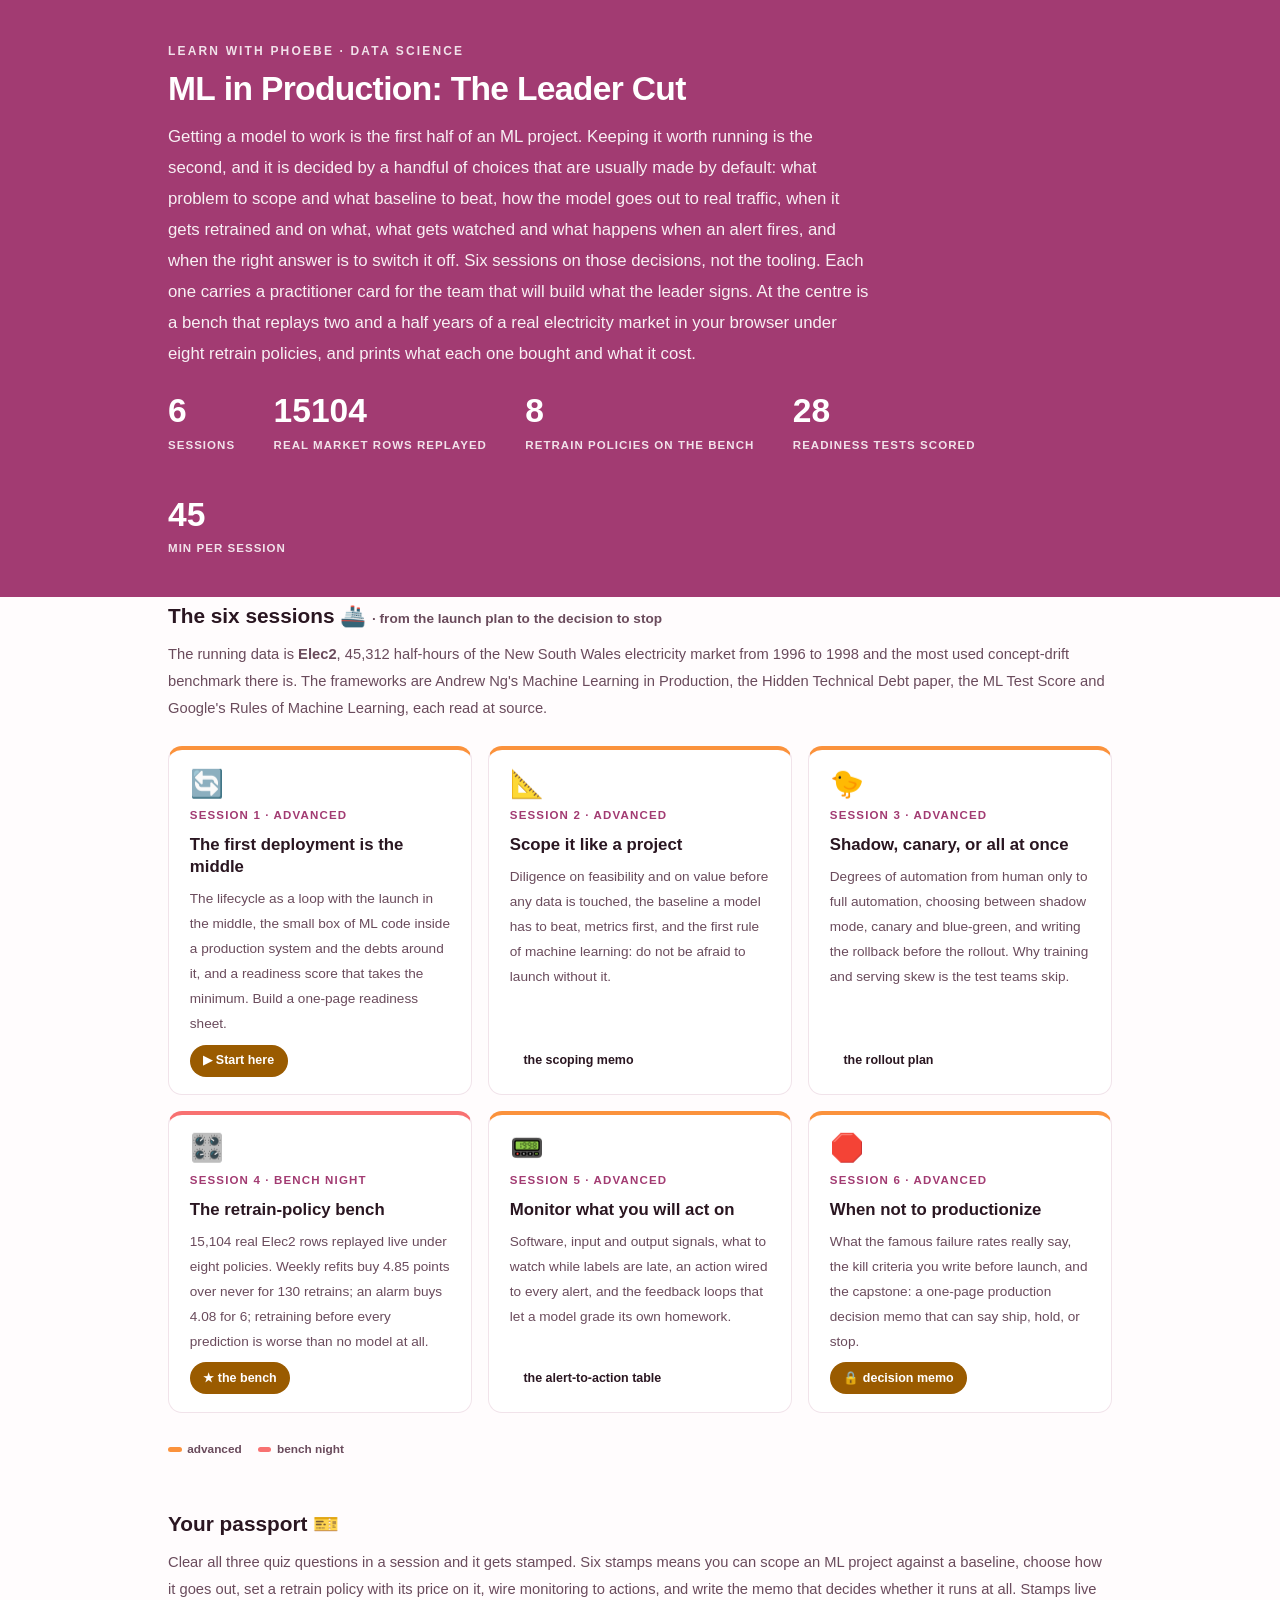
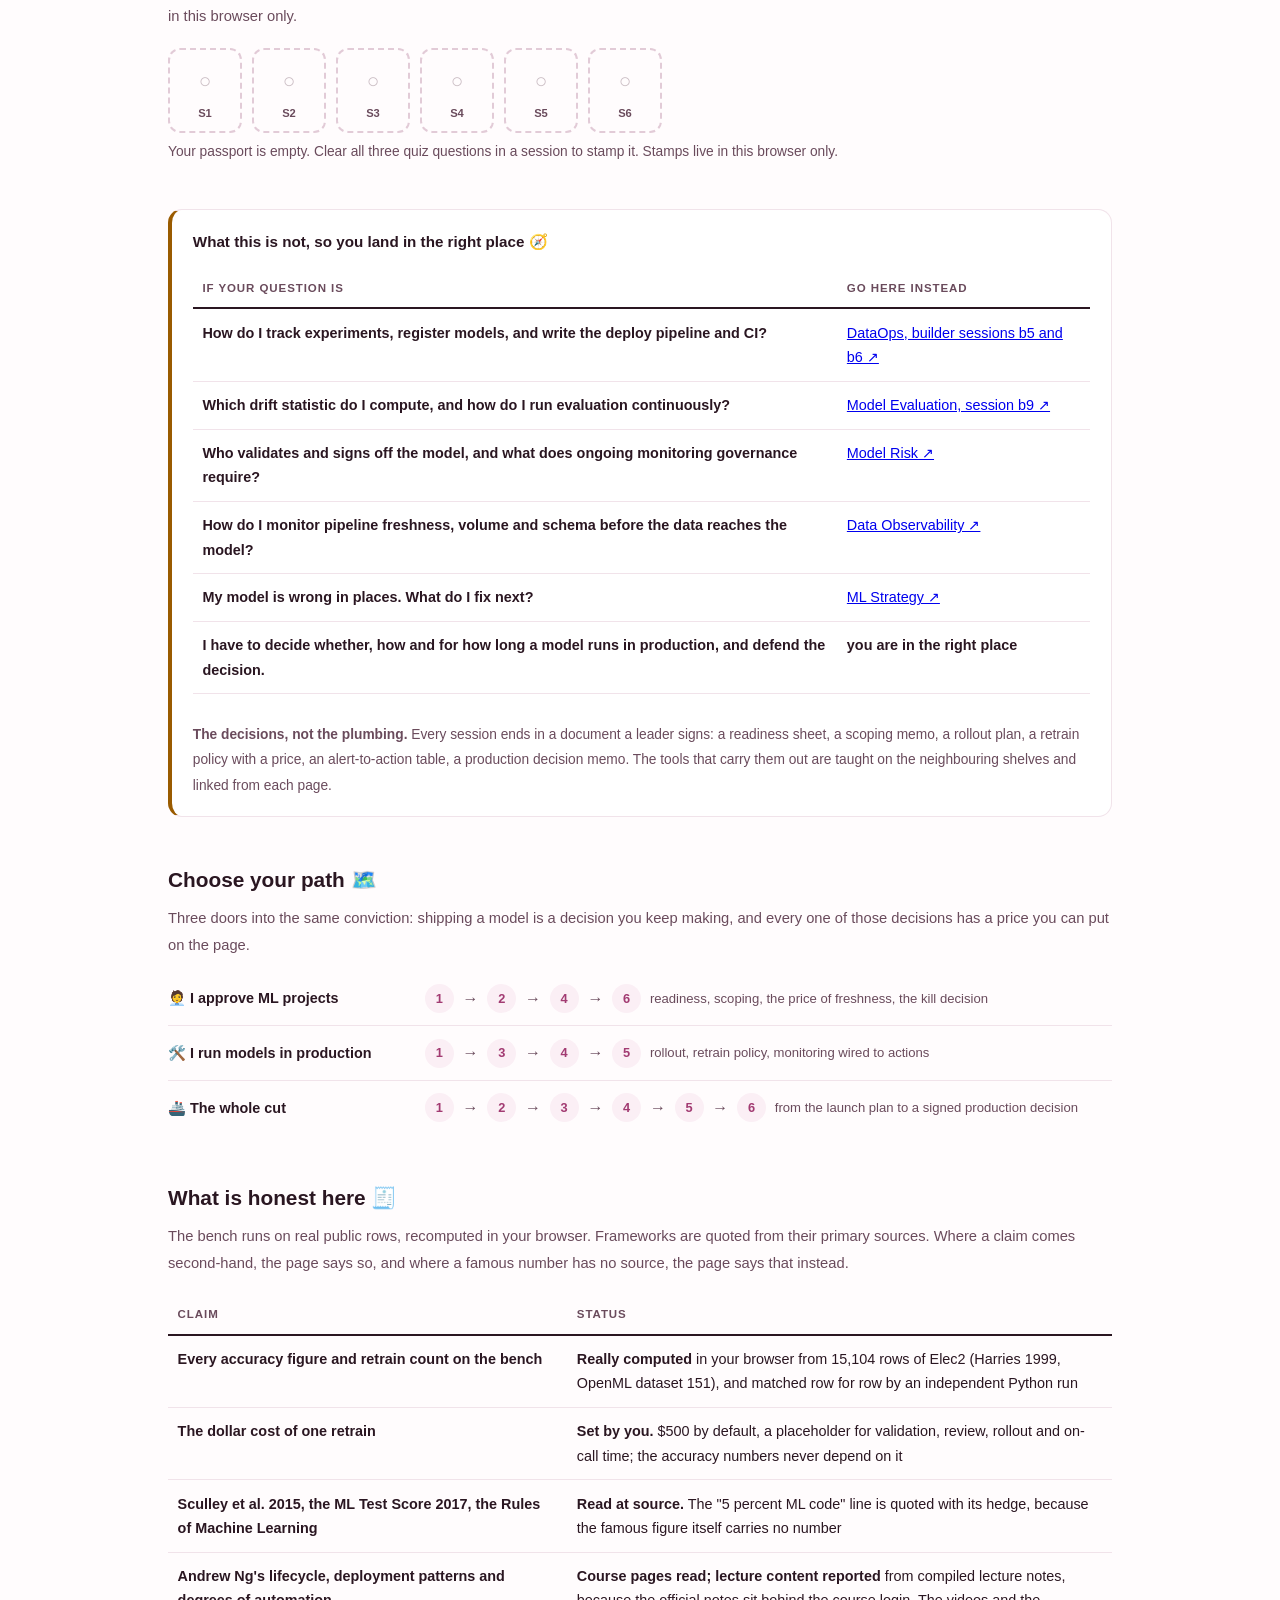
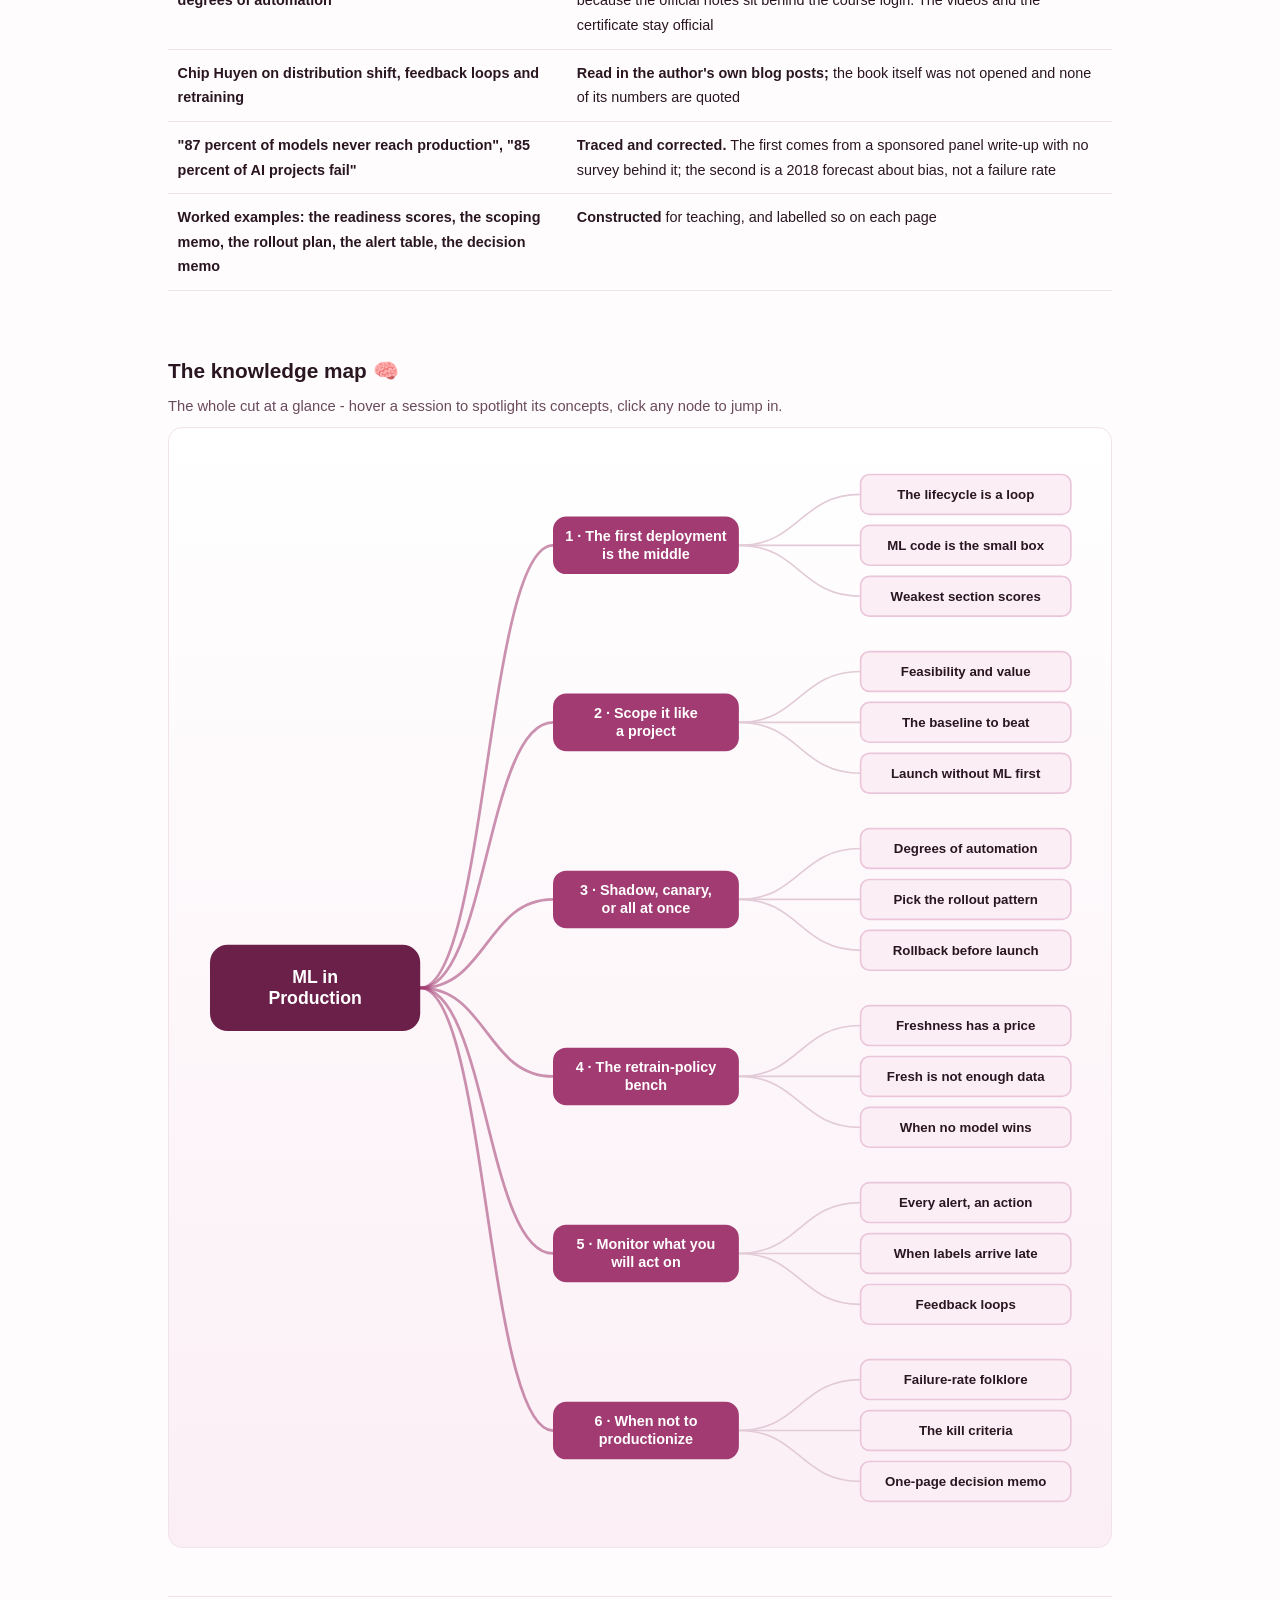
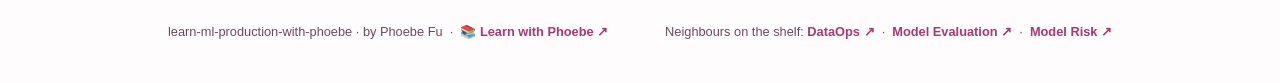
==== index.html @ e7d4f8b8 "ML in Production: The Leader Cut - six sessions and a real retrain-policy bench The decisions of tak" ====
<!DOCTYPE html>
<html lang="en">
<head>
<meta charset="UTF-8">
<meta name="viewport" content="width=device-width, initial-scale=1.0">
<!-- social:start -->
<meta name="description" content="Six sessions on the decisions of taking machine learning to production: scoping and the baseline, choosing a rollout pattern, the retrain policy and its economics, monitoring you will act on, and when not to productionize at all. A retrain-policy bench replays 15,104 real electricity-market rows in your browser. Free, by Phoebe Fu.">
<meta property="og:type" content="website">
<meta property="og:site_name" content="Learn with Phoebe">
<meta property="og:title" content="ML in Production: The Leader Cut">
<meta property="og:description" content="The launch is the middle of an ML project. Six sessions on the decisions after it, and a bench where weekly retraining buys 4.85 points for 130 retrains and an alarm buys 4.08 for 6.">
<meta property="og:url" content="https://phoebefu6.github.io/learn-ml-production-with-phoebe/">
<meta property="og:image" content="https://phoebefu6.github.io/learn-ml-production-with-phoebe/assets/og-cover.png">
<meta property="og:image:width" content="1200">
<meta property="og:image:height" content="630">
<meta name="twitter:card" content="summary_large_image">
<meta name="twitter:title" content="ML in Production: The Leader Cut">
<meta name="twitter:description" content="Scoping, rollout, retrain policy, monitoring and the kill decision, with a live retrain bench on real Elec2 rows.">
<meta name="twitter:image" content="https://phoebefu6.github.io/learn-ml-production-with-phoebe/assets/og-cover.png">
<!-- social:end -->
<title>ML in Production: The Leader Cut</title>
<link rel="stylesheet" href="assets/style.css?v=3">
<style>

  .stats-row { display: flex; gap: 2.4rem; margin-top: 1.5rem; flex-wrap: wrap; }
  .stat b { display: block; font-size: 2.1rem; font-weight: 800; line-height: 1.05; font-variant-numeric: tabular-nums; }
  .stat span { font-size: .72rem; opacity: .85; text-transform: uppercase; letter-spacing: .09em; font-weight: 600; }

  .course-grid { display: grid; grid-template-columns: repeat(auto-fit, minmax(17rem, 1fr)); gap: 1rem; margin-top: 1.5rem; }
  .course-card {
    border: 1px solid var(--hairline);
    border-top: 4px solid var(--diff, var(--indigo));
    border-radius: var(--radius);
    padding: 1.2rem 1.3rem 1.1rem;
    display: flex;
    flex-direction: column;
    gap: .5rem;
    text-decoration: none;
    color: var(--ink);
    background: #fff;
    transition: box-shadow .15s ease, border-color .15s ease, transform .15s ease;
    position: relative;
  }
  .course-card:hover { border-color: var(--indigo-soft); border-top-color: var(--diff, var(--indigo)); box-shadow: 0 8px 28px rgba(var(--shadow-rgb),.16); transform: translateY(-3px); }
  .course-card .cicon { font-size: 1.7rem; line-height: 1; }
  .course-card .cnum { font-size: .72rem; font-weight: 700; color: var(--indigo); text-transform: uppercase; letter-spacing: .1em; }
  .course-card h3 { font-size: 1.05rem; font-weight: 800; line-height: 1.3; }
  .course-card p { font-size: .85rem; color: var(--muted); flex: 1; }
  .course-card .meta { display: flex; gap: .4rem; flex-wrap: wrap; }

  .diff-legend { display: flex; gap: 1rem; margin-top: 1.6rem; font-size: .74rem; color: var(--muted); font-weight: 600; flex-wrap: wrap; }
  .diff-legend i { display: inline-block; width: .85rem; height: .35rem; border-radius: 999px; margin-right: .35rem; vertical-align: middle; }

  .paths { margin-top: 2.6rem; }
  .paths h2 { font-size: 1.3rem; font-weight: 800; margin-bottom: .3rem; }
  .paths .plede { color: var(--muted); font-size: .92rem; margin-bottom: .8rem; }
  .path { display: flex; gap: .55rem; align-items: center; padding: .75rem 0; border-bottom: .5px solid var(--hairline); flex-wrap: wrap; }
  .path:last-child { border-bottom: none; }
  .path b { min-width: 15.5rem; font-size: .9rem; }
  .path .pstep { background: var(--indigo-50); color: var(--indigo); border-radius: 999px; padding: .16rem .68rem; font-weight: 700; font-size: .8rem; text-decoration: none; transition: all .12s ease; }
  .path .pstep:hover { background: var(--indigo); color: #fff; }
  .path .parr { color: var(--muted); font-weight: 700; }

  .mm-section { margin-top: 1.6rem; }
  .mm-section h2 { font-size: 1.3rem; font-weight: 800; margin-bottom: .2rem; }
  .mm-section .mm-lede { color: var(--muted); font-size: .92rem; margin-bottom: .4rem; }
  .mm-wrap { border: 1px solid var(--hairline); border-radius: var(--radius); background: linear-gradient(180deg,#fff,var(--indigo-50)); padding: .6rem; overflow-x: auto; }
  .mm-svg { width: 100%; height: auto; display: block; max-width: 60rem; margin: 0 auto; min-width: 34rem; }
  .mm-link { cursor: pointer; text-decoration: none; }
  .mm-node rect { transition: opacity .15s ease, filter .15s ease; }
  .mm-node text { pointer-events: none; }
  .mm-link:hover .mm-node rect { filter: brightness(1.06); }
  .mm-edge { transition: opacity .15s ease; }

  .not-this { border: 1px solid var(--hairline); border-left: 4px solid var(--clay); border-radius: var(--radius); background: #fff; padding: 1.1rem 1.3rem; margin-top: 1.2rem; }
  .not-this h3 { font-size: .95rem; font-weight: 800; margin-bottom: .5rem; }
</style>

</head>
<body>

<header class="masthead">
  <div class="wrap">
    <div class="eyebrow">Learn with Phoebe · Data Science</div>
    <h1>ML in Production: <span class="accent">The Leader Cut</span></h1>
    <p class="sub">Getting a model to work is the first half of an ML project. Keeping it worth running is the second, and it is decided by a handful of choices that are usually made by default: what problem to scope and what baseline to beat, how the model goes out to real traffic, when it gets retrained and on what, what gets watched and what happens when an alert fires, and when the right answer is to switch it off. Six sessions on those decisions, not the tooling. Each one carries a practitioner card for the team that will build what the leader signs. At the centre is a bench that replays two and a half years of a real electricity market in your browser under eight retrain policies, and prints what each one bought and what it cost.</p>
    <div class="stats-row">
      <div class="stat"><b data-count="6">6</b><span>sessions</span></div>
      <div class="stat"><b data-count="15104">15,104</b><span>real market rows replayed</span></div>
      <div class="stat"><b data-count="8">8</b><span>retrain policies on the bench</span></div>
      <div class="stat"><b data-count="28">28</b><span>readiness tests scored</span></div>
      <div class="stat"><b data-count="45">45</b><span>min per session</span></div>
    </div>
  </div>
</header>

<main class="wrap">

  <section class="section">
    <div class="paths" style="margin-top:0">
      <h2>The six sessions 🚢 <span style="font-size:.85rem;font-weight:600;color:var(--muted)">· from the launch plan to the decision to stop</span></h2>
      <p class="plede">The running data is <strong>Elec2</strong>, 45,312 half-hours of the New South Wales electricity market from 1996 to 1998 and the most used concept-drift benchmark there is. The frameworks are Andrew Ng's Machine Learning in Production, the Hidden Technical Debt paper, the ML Test Score and Google's Rules of Machine Learning, each read at source.</p>
    </div>

    <div class="course-grid">
      <a class="course-card" href="courses/01-the-first-deployment-is-the-middle.html" style="--diff:#FB923C">
        <span class="cicon">🔄</span>
        <span class="cnum">Session 1 · advanced</span>
        <h3>The first deployment is the middle</h3>
        <p>The lifecycle as a loop with the launch in the middle, the small box of ML code inside a production system and the debts around it, and a readiness score that takes the minimum. Build a one-page readiness sheet.</p>
        <span class="meta"><span class="pill amber">▶ Start here</span></span>
      </a>
      <a class="course-card" href="courses/02-scope-it-like-a-project.html" style="--diff:#FB923C">
        <span class="cicon">📐</span>
        <span class="cnum">Session 2 · advanced</span>
        <h3>Scope it like a project</h3>
        <p>Diligence on feasibility and on value before any data is touched, the baseline a model has to beat, metrics first, and the first rule of machine learning: do not be afraid to launch without it.</p>
        <span class="meta"><span class="pill">the scoping memo</span></span>
      </a>
      <a class="course-card" href="courses/03-shadow-canary-or-all-at-once.html" style="--diff:#FB923C">
        <span class="cicon">🐤</span>
        <span class="cnum">Session 3 · advanced</span>
        <h3>Shadow, canary, or all at once</h3>
        <p>Degrees of automation from human only to full automation, choosing between shadow mode, canary and blue-green, and writing the rollback before the rollout. Why training and serving skew is the test teams skip.</p>
        <span class="meta"><span class="pill">the rollout plan</span></span>
      </a>
      <a class="course-card" href="courses/04-the-retrain-policy-bench.html" style="--diff:#F87171">
        <span class="cicon">🎛️</span>
        <span class="cnum">Session 4 · bench night</span>
        <h3>The retrain-policy bench</h3>
        <p>15,104 real Elec2 rows replayed live under eight policies. Weekly refits buy 4.85 points over never for 130 retrains; an alarm buys 4.08 for 6; retraining before every prediction is worse than no model at all.</p>
        <span class="meta"><span class="pill amber">★ the bench</span></span>
      </a>
      <a class="course-card" href="courses/05-monitor-what-you-will-act-on.html" style="--diff:#FB923C">
        <span class="cicon">📟</span>
        <span class="cnum">Session 5 · advanced</span>
        <h3>Monitor what you will act on</h3>
        <p>Software, input and output signals, what to watch while labels are late, an action wired to every alert, and the feedback loops that let a model grade its own homework.</p>
        <span class="meta"><span class="pill">the alert-to-action table</span></span>
      </a>
      <a class="course-card" href="courses/06-when-not-to-productionize.html" style="--diff:#FB923C">
        <span class="cicon">🛑</span>
        <span class="cnum">Session 6 · advanced</span>
        <h3>When not to productionize</h3>
        <p>What the famous failure rates really say, the kill criteria you write before launch, and the capstone: a one-page production decision memo that can say ship, hold, or stop.</p>
        <span class="meta"><span class="pill amber">🔒 decision memo</span></span>
      </a>
    </div>

    <div class="diff-legend">
      <span><i style="background:#FB923C"></i>advanced</span>
      <span><i style="background:#F87171"></i>bench night</span>
    </div>
  </section>

  <section class="section">
    <div class="paths" style="margin-top:0">
      <h2>Your passport 🎫</h2>
      <p class="plede">Clear all three quiz questions in a session and it gets stamped. Six stamps means you can scope an ML project against a baseline, choose how it goes out, set a retrain policy with its price on it, wire monitoring to actions, and write the memo that decides whether it runs at all. Stamps live in this browser only.</p>
    </div>
    <div class="pp-strip"></div>
  </section>

  <section class="section">
    <div class="not-this">
      <h3>What this is not, so you land in the right place 🧭</h3>
      <table class="clean">
        <tr><th>If your question is</th><th>Go here instead</th></tr>
        <tr><td>How do I track experiments, register models, and write the deploy pipeline and CI?</td><td><a href="https://phoebefu6.github.io/learn-dataops-with-phoebe/courses/b6-model-deploy-monitor.html">DataOps, builder sessions b5 and b6 ↗</a></td></tr>
        <tr><td>Which drift statistic do I compute, and how do I run evaluation continuously?</td><td><a href="https://phoebefu6.github.io/learn-model-evaluation-with-phoebe/courses/b9-drift-continuous-eval.html">Model Evaluation, session b9 ↗</a></td></tr>
        <tr><td>Who validates and signs off the model, and what does ongoing monitoring governance require?</td><td><a href="https://phoebefu6.github.io/learn-model-risk-with-phoebe/courses/p8-ongoing-monitoring.html">Model Risk ↗</a></td></tr>
        <tr><td>How do I monitor pipeline freshness, volume and schema before the data reaches the model?</td><td><a href="https://phoebefu6.github.io/learn-data-observability-with-phoebe/">Data Observability ↗</a></td></tr>
        <tr><td>My model is wrong in places. What do I fix next?</td><td><a href="https://phoebefu6.github.io/learn-ml-strategy-with-phoebe/">ML Strategy ↗</a></td></tr>
        <tr><td><strong>I have to decide whether, how and for how long a model runs in production, and defend the decision.</strong></td><td><strong>you are in the right place</strong></td></tr>
      </table>
      <p style="margin-top:.7rem;font-size:.86rem;color:var(--muted)"><strong>The decisions, not the plumbing.</strong> Every session ends in a document a leader signs: a readiness sheet, a scoping memo, a rollout plan, a retrain policy with a price, an alert-to-action table, a production decision memo. The tools that carry them out are taught on the neighbouring shelves and linked from each page.</p>
    </div>
  </section>

  <section class="section">
    <div class="paths">
      <h2>Choose your path 🗺️</h2>
      <p class="plede">Three doors into the same conviction: shipping a model is a decision you keep making, and every one of those decisions has a price you can put on the page.</p>
      <div class="path"><b>🧑‍💼 I approve ML projects</b>
        <a class="pstep" href="courses/01-the-first-deployment-is-the-middle.html">1</a><span class="parr">→</span>
        <a class="pstep" href="courses/02-scope-it-like-a-project.html">2</a><span class="parr">→</span>
        <a class="pstep" href="courses/04-the-retrain-policy-bench.html">4</a><span class="parr">→</span>
        <a class="pstep" href="courses/06-when-not-to-productionize.html">6</a>
        <span style="font-size:.82rem;color:var(--muted)">readiness, scoping, the price of freshness, the kill decision</span>
      </div>
      <div class="path"><b>🛠️ I run models in production</b>
        <a class="pstep" href="courses/01-the-first-deployment-is-the-middle.html">1</a><span class="parr">→</span>
        <a class="pstep" href="courses/03-shadow-canary-or-all-at-once.html">3</a><span class="parr">→</span>
        <a class="pstep" href="courses/04-the-retrain-policy-bench.html">4</a><span class="parr">→</span>
        <a class="pstep" href="courses/05-monitor-what-you-will-act-on.html">5</a>
        <span style="font-size:.82rem;color:var(--muted)">rollout, retrain policy, monitoring wired to actions</span>
      </div>
      <div class="path"><b>🚢 The whole cut</b>
        <a class="pstep" href="courses/01-the-first-deployment-is-the-middle.html">1</a><span class="parr">→</span>
        <a class="pstep" href="courses/02-scope-it-like-a-project.html">2</a><span class="parr">→</span>
        <a class="pstep" href="courses/03-shadow-canary-or-all-at-once.html">3</a><span class="parr">→</span>
        <a class="pstep" href="courses/04-the-retrain-policy-bench.html">4</a><span class="parr">→</span>
        <a class="pstep" href="courses/05-monitor-what-you-will-act-on.html">5</a><span class="parr">→</span>
        <a class="pstep" href="courses/06-when-not-to-productionize.html">6</a>
        <span style="font-size:.82rem;color:var(--muted)">from the launch plan to a signed production decision</span>
      </div>
    </div>
  </section>

  <section class="section">
    <div class="paths" style="margin-top:0">
      <h2>What is honest here 🧾</h2>
      <p class="plede">The bench runs on real public rows, recomputed in your browser. Frameworks are quoted from their primary sources. Where a claim comes second-hand, the page says so, and where a famous number has no source, the page says that instead.</p>
    </div>
    <table class="clean">
      <tr><th>Claim</th><th>Status</th></tr>
      <tr><td>Every accuracy figure and retrain count on the bench</td><td><strong>Really computed</strong> in your browser from 15,104 rows of Elec2 (Harries 1999, OpenML dataset 151), and matched row for row by an independent Python run</td></tr>
      <tr><td>The dollar cost of one retrain</td><td><strong>Set by you.</strong> $500 by default, a placeholder for validation, review, rollout and on-call time; the accuracy numbers never depend on it</td></tr>
      <tr><td>Sculley et al. 2015, the ML Test Score 2017, the Rules of Machine Learning</td><td><strong>Read at source.</strong> The "5 percent ML code" line is quoted with its hedge, because the famous figure itself carries no number</td></tr>
      <tr><td>Andrew Ng's lifecycle, deployment patterns and degrees of automation</td><td><strong>Course pages read; lecture content reported</strong> from compiled lecture notes, because the official notes sit behind the course login. The videos and the certificate stay official</td></tr>
      <tr><td>Chip Huyen on distribution shift, feedback loops and retraining</td><td><strong>Read in the author's own blog posts;</strong> the book itself was not opened and none of its numbers are quoted</td></tr>
      <tr><td>"87 percent of models never reach production", "85 percent of AI projects fail"</td><td><strong>Traced and corrected.</strong> The first comes from a sponsored panel write-up with no survey behind it; the second is a 2018 forecast about bias, not a failure rate</td></tr>
      <tr><td>Worked examples: the readiness scores, the scoping memo, the rollout plan, the alert table, the decision memo</td><td><strong>Constructed</strong> for teaching, and labelled so on each page</td></tr>
    </table>
  </section>

  <section class="section mm-section">
    <h2>The knowledge map 🧠</h2>
    <p class="mm-lede">The whole cut at a glance - hover a session to spotlight its concepts, click any node to jump in.</p>
    <div class="mm-wrap"><div id="mindmap"></div></div>
  </section>

  <footer class="pagefoot">
    <span>learn-ml-production-with-phoebe · by Phoebe Fu &nbsp;·&nbsp; 📚 <a href="https://phoebefu6.github.io/learn-with-phoebe/">Learn with Phoebe ↗</a></span>
    <span>Neighbours on the shelf: <a href="https://phoebefu6.github.io/learn-dataops-with-phoebe/">DataOps ↗</a> &nbsp;·&nbsp; <a href="https://phoebefu6.github.io/learn-model-evaluation-with-phoebe/">Model Evaluation ↗</a> &nbsp;·&nbsp; <a href="https://phoebefu6.github.io/learn-model-risk-with-phoebe/">Model Risk ↗</a></span>
  </footer>

</main>

<script>
window.MINDMAP_DATA = {
 "title": "ML in\nProduction",
 "centerColor": "#6B2049",
 "sessions": [
  {
   "label": "The first deployment\nis the middle",
   "href": "courses/01-the-first-deployment-is-the-middle.html",
   "color": "#FB923C",
   "concepts": [
    {
     "label": "The lifecycle is a loop",
     "href": "courses/01-the-first-deployment-is-the-middle.html"
    },
    {
     "label": "ML code is the small box",
     "href": "courses/01-the-first-deployment-is-the-middle.html"
    },
    {
     "label": "Weakest section scores",
     "href": "courses/01-the-first-deployment-is-the-middle.html"
    }
   ]
  },
  {
   "label": "Scope it like\na project",
   "href": "courses/02-scope-it-like-a-project.html",
   "color": "#FB923C",
   "concepts": [
    {
     "label": "Feasibility and value",
     "href": "courses/02-scope-it-like-a-project.html"
    },
    {
     "label": "The baseline to beat",
     "href": "courses/02-scope-it-like-a-project.html"
    },
    {
     "label": "Launch without ML first",
     "href": "courses/02-scope-it-like-a-project.html"
    }
   ]
  },
  {
   "label": "Shadow, canary,\nor all at once",
   "href": "courses/03-shadow-canary-or-all-at-once.html",
   "color": "#FB923C",
   "concepts": [
    {
     "label": "Degrees of automation",
     "href": "courses/03-shadow-canary-or-all-at-once.html"
    },
    {
     "label": "Pick the rollout pattern",
     "href": "courses/03-shadow-canary-or-all-at-once.html"
    },
    {
     "label": "Rollback before launch",
     "href": "courses/03-shadow-canary-or-all-at-once.html"
    }
   ]
  },
  {
   "label": "The retrain-policy\nbench",
   "href": "courses/04-the-retrain-policy-bench.html",
   "color": "#F87171",
   "concepts": [
    {
     "label": "Freshness has a price",
     "href": "courses/04-the-retrain-policy-bench.html"
    },
    {
     "label": "Fresh is not enough data",
     "href": "courses/04-the-retrain-policy-bench.html"
    },
    {
     "label": "When no model wins",
     "href": "courses/04-the-retrain-policy-bench.html"
    }
   ]
  },
  {
   "label": "Monitor what you\nwill act on",
   "href": "courses/05-monitor-what-you-will-act-on.html",
   "color": "#FB923C",
   "concepts": [
    {
     "label": "Every alert, an action",
     "href": "courses/05-monitor-what-you-will-act-on.html"
    },
    {
     "label": "When labels arrive late",
     "href": "courses/05-monitor-what-you-will-act-on.html"
    },
    {
     "label": "Feedback loops",
     "href": "courses/05-monitor-what-you-will-act-on.html"
    }
   ]
  },
  {
   "label": "When not to\nproductionize",
   "href": "courses/06-when-not-to-productionize.html",
   "color": "#FB923C",
   "concepts": [
    {
     "label": "Failure-rate folklore",
     "href": "courses/06-when-not-to-productionize.html"
    },
    {
     "label": "The kill criteria",
     "href": "courses/06-when-not-to-productionize.html"
    },
    {
     "label": "One-page decision memo",
     "href": "courses/06-when-not-to-productionize.html"
    }
   ]
  }
 ]
};
</script>
<script src="assets/mindmap.js?v=1"></script>
<script src="assets/app.js?v=2"></script>
</body>
</html>
---- assets/style.css ----
/* learn-ml-production-with-phoebe - editorial bold design system
   Accent: raspberry #A23B72 · Deep raspberry #6B2049 · Warm contrast: ochre #9A5B00
   (CSS var names still read --indigo/--amber; they hold raspberry and ochre.)
   NOTE: this is the PAGE chrome. The bench engine (elec-live.js) reads these vars. */

:root {
  --indigo: #A23B72;
  --indigo-deep: #6B2049;
  --indigo-mid: #B8508A;
  --indigo-soft: #EBC6DA;
  --indigo-50: #FBEFF5;
  --ink: #2A1621;
  --muted: #6A4B5C;
  --faint: #E2CBD7;
  --hairline: #F1E3EA;
  --clay: #9A5B00;
  --clay-ink: #6E4000;
  --amber: #9A5B00;
  --amber-ink: #6E4000;
  --amber-50: #FDF1DE;
  --paper: #FFFCFD;
  --code-bg: #2B1522;
  --code-ink: #F1E3EA;
  --scrim-rgb: 42,22,33;
  --shadow-rgb: 162,59,114;
  --radius: 14px;
}

* { margin: 0; padding: 0; box-sizing: border-box; }

html { font-size: 16px; scroll-behavior: smooth; }
html.zoom-125 { font-size: 20px; }
html.zoom-150 { font-size: 24px; }

body {
  font-family: "Inter", -apple-system, BlinkMacSystemFont, "Segoe UI", Roboto, sans-serif;
  background: var(--paper);
  color: var(--ink);
  line-height: 1.85;
  font-feature-settings: "tnum";
}

.wrap { max-width: 62rem; margin: 0 auto; padding: 0 1.5rem; }

/* ---------- header band ---------- */
.masthead {
  background: var(--indigo);
  color: #fff;
  padding: 2.5rem 0 2.25rem;
}
.masthead .eyebrow {
  font-size: .75rem;
  letter-spacing: .18em;
  text-transform: uppercase;
  opacity: .85;
  font-weight: 600;
}
.masthead h1 {
  font-size: 2.1rem;
  line-height: 1.15;
  font-weight: 800;
  margin: .5rem 0 .75rem;
  letter-spacing: -.02em;
}
.masthead h1 .accent { color: inherit; }
.masthead .sub { font-size: 1.05rem; opacity: .92; max-width: 44rem; }

.chip-row { display: flex; flex-wrap: wrap; gap: .5rem; margin-top: 1.1rem; }
.chip {
  display: inline-flex;
  align-items: center;
  gap: .35rem;
  border-radius: 999px;
  padding: .25rem .8rem;
  font-size: .78rem;
  font-weight: 600;
  white-space: nowrap;
}
.chip.level { background: #fff; color: var(--indigo); }
.chip.audience { background: rgba(255,255,255,.08); color: #fff; border: 1px solid rgba(255,255,255,.35); }
.chip.time { background: var(--ink); color: #fff; font-variant-numeric: tabular-nums; }


/* ---------- agenda band ----------
   Recovered 2026-09-02. These six repos were scaffolded from a stylesheet that had
   lost this block, so .agenda rendered as run-on inline text ~700px tall inside the
   masthead. 87 of 93 repos carry it; these were the exception, and they were also the
   six the estate sweep could not see. See course-builder/references/field-notes.md.

   .a3 does NOT reuse the donor's `color: var(--amber-ink)`: that pair falls below
   4.5:1 against --amber in all six palettes, which is the same failure the sweep
   flags on the wellbeing courses. The literal below is the darkest tone of this
   repo's own amber-ink that clears 4.5:1, so the band stays bright. Recompute it if
   --amber changes. */
.agenda {
  display: flex;
  border-radius: 999px;
  overflow: hidden;
  margin: 1.4rem 0 0;
  font-size: .72rem;
  font-weight: 600;
  text-align: center;
  color: #fff;
}
.agenda span { padding: .45rem .3rem; white-space: nowrap; overflow: hidden; text-overflow: ellipsis; }
.agenda .a1 { background: var(--indigo-deep); }
.agenda .a2 { background: var(--indigo-mid); }
.agenda .a3 { background: var(--amber); color: #FFFFFF; }
.agenda .a4 { background: var(--indigo-soft); color: var(--ink); }

/* ---------- toolbar ---------- */
.toolbar {
  position: sticky;
  top: 0;
  z-index: 40;
  background: rgba(255,255,255,.94);
  backdrop-filter: blur(6px);
  border-bottom: 1px solid var(--hairline);
  padding: .55rem 0;
}
.toolbar .wrap { display: flex; align-items: center; gap: .5rem; flex-wrap: nowrap; }
.toolbar .crumb { font-size: .8rem; color: var(--muted); font-weight: 600; margin-right: auto; min-width: 0; white-space: nowrap; overflow: hidden; text-overflow: ellipsis; }
.toolbar .btn { white-space: nowrap; flex: none; padding: .38rem .8rem; font-size: .78rem; line-height: 1.2; }
.toolbar .crumb a { color: var(--indigo); text-decoration: none; }
.btn {
  border: 1px solid var(--hairline);
  background: #fff;
  color: var(--ink);
  border-radius: 999px;
  padding: .35rem .9rem;
  font-size: .78rem;
  font-weight: 600;
  cursor: pointer;
  font-family: inherit;
  transition: all .15s ease;
}
.btn:hover { border-color: var(--indigo); color: var(--indigo); }
.btn.primary { background: var(--indigo); border-color: var(--indigo); color: #fff; }
.btn.primary:hover { background: var(--indigo-deep); }

/* ---------- sections ---------- */
main { padding: 2.5rem 0 4rem; }

.section { margin-bottom: 2.8rem; }
.section-kicker { margin-bottom: 1rem; }
.section-kicker .klabel {
  display: block;
  font-size: .72rem;
  text-transform: uppercase;
  letter-spacing: .1em;
  color: var(--indigo);
  font-weight: 700;
  margin-bottom: .35rem;
}
.section-kicker h2 {
  font-size: 1.45rem;
  font-weight: 800;
  letter-spacing: -.01em;
  display: flex;
  align-items: center;
  gap: .7rem;
  flex-wrap: wrap;
}
.section-kicker .tag {
  border-radius: 999px;
  padding: .18rem .7rem;
  font-size: .7rem;
  font-weight: 700;
  text-transform: uppercase;
  letter-spacing: .08em;
}
.tag.concept { background: var(--indigo-50); color: var(--indigo); }
.tag.demo { background: var(--amber-50); color: var(--amber-ink); }
.tag.exercise { background: var(--ink); color: #fff; }

.lede { color: var(--muted); max-width: 46rem; margin-bottom: 1.4rem; line-height: 1.8; }

/* live vs self-study markers on cards */
.mode {
  font-size: .64rem;
  font-weight: 700;
  text-transform: uppercase;
  letter-spacing: .07em;
  padding: .14rem .6rem;
  border-radius: 999px;
  flex: none;
}
.mode.live { background: var(--indigo); color: #fff; }
.mode.self { background: #fff; color: var(--muted); border: 1px solid var(--hairline); }

/* ---------- accordions ---------- */
details.card {
  border: 1px solid var(--hairline);
  border-radius: var(--radius);
  margin-bottom: .8rem;
  overflow: hidden;
  background: #fff;
}
details.card[open] { border-color: var(--indigo-soft); box-shadow: 0 8px 28px rgba(var(--shadow-rgb),.08); }
details.card summary {
  list-style: none;
  cursor: pointer;
  padding: 1rem 1.25rem;
  display: flex;
  align-items: center;
  gap: .75rem;
  font-weight: 700;
  font-size: 1.02rem;
  user-select: none;
}
details.card summary::-webkit-details-marker { display: none; }
details.card summary .dot {
  width: .6rem; height: .6rem;
  border-radius: 999px;
  background: var(--indigo);
  flex: none;
}
details.card summary .mini { margin-left: auto; font-size: .72rem; color: var(--muted); font-weight: 600; white-space: nowrap; }
details.card summary .caret { transition: transform .2s ease; color: var(--indigo); font-size: .8rem; }
details.card[open] summary .caret { transform: rotate(90deg); }
details.card .body { padding: 0 1.25rem 1.4rem; border-top: 1px solid var(--hairline); padding-top: 1.15rem; }
details.card .body p { margin-bottom: 1.05rem; max-width: 48rem; }
details.card .body p:last-child { margin-bottom: 0; }
details.card .body ul, details.card .body ol { margin: 0 0 1.1rem 1.2rem; max-width: 47rem; }
details.card .body li { margin-bottom: .65rem; }
details.card .body h4 { font-size: .95rem; font-weight: 700; margin: 1.1rem 0 .45rem; }
details.card .body h4:first-child { margin-top: 0; }

/* ---------- pills & legends ---------- */
.legend { display: flex; flex-wrap: wrap; gap: .5rem; margin: 0 0 1.2rem; }
.pill {
  display: inline-flex;
  align-items: center;
  gap: .4rem;
  border-radius: 999px;
  padding: .28rem .85rem;
  font-size: .78rem;
  font-weight: 600;
}
.pill.solid { background: var(--indigo); color: #fff; }
.pill.light { background: var(--indigo-50); color: var(--indigo); }
.pill.inkpill { background: var(--ink); color: #fff; }
.pill.amber, .pill.peach { background: var(--amber); color: #FFFFFF; }
.pill.bare { color: var(--faint); }

/* ---------- 4D grid ---------- */
.grid-2 { display: grid; grid-template-columns: repeat(auto-fit, minmax(15rem, 1fr)); gap: .8rem; margin: .5rem 0 1rem; }
.d-card {
  border: 1px solid var(--hairline);
  border-left: 4px solid var(--indigo);
  border-radius: 10px;
  padding: 1rem 1.1rem;
}
.d-card h4 { font-size: .95rem; margin-bottom: .3rem; }
.d-card h4 .lead-letter { color: var(--indigo); }
.d-card p { font-size: .86rem; color: var(--muted); margin: 0; }

/* ---------- tables ---------- */
table.clean { width: 100%; border-collapse: collapse; font-size: .9rem; margin: .4rem 0 1rem; }
table.clean th {
  text-align: left;
  font-size: .72rem;
  text-transform: uppercase;
  letter-spacing: .08em;
  color: var(--muted);
  padding: .5rem .6rem;
  border-bottom: 2px solid var(--ink);
}
table.clean td { padding: .7rem .6rem; border-bottom: .5px solid var(--hairline); vertical-align: top; line-height: 1.7; }
table.clean td:first-child { font-weight: 600; }

/* ---------- prompt boxes ---------- */
.prompt-box {
  position: relative;
  background: var(--code-bg);
  color: var(--code-ink);
  border-radius: var(--radius);
  padding: 1.1rem 1.2rem;
  margin: 1rem 0 1.2rem;
  font-family: "SF Mono", ui-monospace, Menlo, Consolas, monospace;
  font-size: .84rem;
  line-height: 1.65;
  white-space: pre-wrap;
  word-break: break-word;
}
.prompt-box .label {
  position: absolute;
  top: -0.7rem;
  left: 1rem;
  background: var(--indigo);
  color: #fff;
  font-family: "Inter", -apple-system, sans-serif;
  font-size: .68rem;
  font-weight: 700;
  letter-spacing: .06em;
  text-transform: uppercase;
  border-radius: 999px;
  padding: .15rem .7rem;
}
.prompt-box.bad .label { background: var(--faint); color: var(--ink); }
.prompt-box.good .label { background: var(--amber); color: #FFFFFF; }
.copy-btn {
  position: absolute;
  top: .7rem;
  right: .7rem;
  background: rgba(255,255,255,.1);
  border: 1px solid rgba(255,255,255,.25);
  color: #fff;
  border-radius: 999px;
  padding: .25rem .8rem;
  font-size: .72rem;
  font-weight: 600;
  cursor: pointer;
  font-family: "Inter", -apple-system, sans-serif;
  transition: background .15s ease;
}
.copy-btn:hover { background: rgba(255,255,255,.22); }
.copy-btn.copied { background: var(--amber); border-color: var(--amber); color: #FFFFFF; }

/* ---------- demo steps ---------- */
.steps { counter-reset: step; margin: .6rem 0 1rem; }
.step {
  display: grid;
  grid-template-columns: max-content minmax(0, 1fr);
  column-gap: .9rem;
  row-gap: .2rem;
  padding: .85rem 0;
  border-bottom: .5px solid var(--hairline);
}
.step > * { grid-column: 2; min-width: 0; }
.step > .prompt-box { margin: .8rem 0 .4rem; }
.step:last-child { border-bottom: none; }
.step::before {
  counter-increment: step;
  content: counter(step);
  flex: none;
  width: 1.7rem; height: 1.7rem;
  border-radius: 999px;
  background: var(--indigo-50);
  color: var(--indigo);
  font-weight: 700;
  font-size: .85rem;
  display: inline-flex;
  align-items: center;
  justify-content: center;
  margin-top: .1rem;
}
.step p { margin: 0; }
/* A code box inside a step sits BELOW the step text at full width. Without this the flex row
 * puts it in a half-width column beside the text and wraps code mid-token. */
.step { flex-wrap: wrap; }
.step > p { flex: 1 1 0; min-width: 0; }
.step > .prompt-box { flex: 1 1 100%; margin: .7rem 0 .2rem; word-break: normal; overflow-x: auto; }

/* ---------- callouts ---------- */
.callout {
  border-radius: var(--radius);
  padding: 1rem 1.2rem;
  margin: 1rem 0;
  font-size: .92rem;
}
.callout.tip { background: var(--indigo-50); border-left: 4px solid var(--indigo); }
.callout.win { background: var(--amber-50); border-left: 4px solid var(--amber); }
.callout strong:first-child { display: block; margin-bottom: .2rem; }

.callout.example {
  background: #FFFFFF;
  border: 1px solid var(--hairline);
  border-left: 4px solid var(--amber);
  font-size: .9rem;
}
.callout.example .ex-pill {
  display: inline-block;
  background: var(--amber);
  color: #FFFFFF;
  border-radius: 999px;
  padding: .15rem .7rem;
  font-size: .68rem;
  font-weight: 700;
  text-transform: uppercase;
  letter-spacing: .06em;
  margin-bottom: .5rem;
}
.callout.example p { margin: 0 0 .75rem; max-width: 47rem; }
.callout.example p:last-child { margin-bottom: 0; }
.callout.example ul { margin: 0 0 0 1.1rem; max-width: 46rem; }
.callout.example li { margin-bottom: .6rem; }
.callout.example li:last-child { margin-bottom: 0; }

/* ---------- zoomable figures ---------- */
figure.zoomable {
  border: 1px solid var(--hairline);
  border-radius: var(--radius);
  padding: 1.2rem;
  margin: 1rem 0 1.4rem;
  cursor: zoom-in;
  transition: box-shadow .15s ease;
  background: #fff;
}
figure.zoomable:hover { box-shadow: 0 8px 28px rgba(var(--shadow-rgb),.12); }
figure.zoomable svg, figure.zoomable img { width: 100%; height: auto; display: block; }
figure.zoomable figcaption {
  margin-top: .6rem;
  font-size: .76rem;
  color: var(--muted);
  font-weight: 600;
  display: flex;
  align-items: center;
  gap: .4rem;
}

.lightbox {
  position: fixed;
  inset: 0;
  z-index: 100;
  background: rgba(var(--scrim-rgb),.9);
  display: none;
  align-items: center;
  justify-content: center;
  padding: 3vh 3vw;
  cursor: zoom-out;
}
.lightbox.open { display: flex; }
.lightbox .inner {
  background: #fff;
  border-radius: var(--radius);
  padding: 2rem;
  max-width: 94vw;
  max-height: 92vh;
  overflow: auto;
}
.lightbox .inner svg, .lightbox .inner img { width: min(88vw, 70rem); height: auto; }
.lightbox .close-hint {
  position: fixed;
  top: 1rem; right: 1.4rem;
  color: #fff;
  font-size: .8rem;
  font-weight: 600;
  opacity: .8;
}

/* ---------- courses covered ---------- */
.covered { border: 1px solid var(--hairline); border-radius: var(--radius); overflow: hidden; }
.covered-row {
  display: flex;
  align-items: baseline;
  gap: .8rem;
  padding: .75rem 1.1rem;
  border-bottom: .5px solid var(--hairline);
  font-size: .9rem;
}
.covered-row:last-child { border-bottom: none; }
.covered-row .status { flex: none; }
.covered-row .name { font-weight: 600; }
.covered-row .note { margin-left: auto; color: var(--muted); font-size: .78rem; text-align: right; }

/* ---------- cheat sheet footer ---------- */
.cheat {
  background: var(--ink);
  color: #fff;
  border-radius: var(--radius);
  padding: 1.6rem 1.6rem 1.3rem;
  margin-top: 3rem;
}
.cheat h3 { font-size: 1.1rem; margin-bottom: 1rem; }
.cheat h3 span { color: var(--indigo-soft); }
.cheat .grid-2 { gap: 1rem; }
.cheat .cheat-item { border-left: 3px solid var(--indigo-mid); padding-left: .8rem; }
.cheat .cheat-item b { display: block; font-size: .85rem; color: var(--indigo-soft); }
.cheat .cheat-item span { font-size: .82rem; opacity: .85; }

footer.pagefoot {
  border-top: 1px solid var(--hairline);
  margin-top: 3rem;
  padding: 1.4rem 0 2.5rem;
  font-size: .8rem;
  color: var(--muted);
  display: flex;
  justify-content: space-between;
  flex-wrap: wrap;
  gap: .8rem;
}
footer.pagefoot a { color: var(--indigo); text-decoration: none; font-weight: 600; }

/* ---------- wayfinding: reading progress + section dots + part numbers ---------- */

#progress-bar {
  position: fixed;
  top: 0; left: 0;
  height: 3px;
  width: 0;
  background: linear-gradient(90deg, var(--indigo), var(--amber));
  z-index: 90;
}

.pagenav {
  position: fixed;
  right: 1.1rem;
  top: 50%;
  transform: translateY(-50%);
  z-index: 50;
  display: flex;
  flex-direction: column;
  gap: .55rem;
}
.pagenav a {
  width: .68rem; height: .68rem;
  border-radius: 999px;
  background: #fff;
  border: 2px solid var(--faint);
  display: block;
  position: relative;
  transition: all .15s ease;
}
.pagenav a:hover { border-color: var(--indigo); transform: scale(1.3); }
.pagenav a.active { background: var(--indigo); border-color: var(--indigo); }
.pagenav a .nlabel {
  position: absolute;
  right: 1.4rem;
  top: 50%;
  transform: translateY(-50%);
  background: var(--ink);
  color: #fff;
  font-size: .7rem;
  font-weight: 600;
  padding: .22rem .65rem;
  border-radius: 6px;
  white-space: nowrap;
  opacity: 0;
  pointer-events: none;
  transition: opacity .15s ease;
}
.pagenav a:hover .nlabel { opacity: 1; }
@media (max-width: 74rem) { .pagenav { display: none; } }

main { counter-reset: partnum -1; }
.section .section-kicker { position: relative; }
.section .section-kicker::before {
  counter-increment: partnum;
  content: counter(partnum, decimal-leading-zero);
  position: absolute;
  right: 0;
  top: -1.2rem;
  font-size: 4.4rem;
  font-weight: 800;
  color: var(--indigo-50);
  line-height: 1;
  font-variant-numeric: tabular-nums;
  pointer-events: none;
  z-index: 0;
}
.section .section-kicker > * { position: relative; z-index: 1; }

details.card summary { transition: background .15s ease; }
details.card summary:hover { background: #FBEFF5; }

/* ---------- journey strip: you are here in the series ---------- */
.journey {
  display: flex;
  align-items: center;
  gap: .45rem;
  margin-top: 1.1rem;
  flex-wrap: wrap;
}
.journey .jlabel { font-size: .7rem; font-weight: 700; text-transform: uppercase; letter-spacing: .09em; opacity: .8; margin-right: .3rem; }
.journey a {
  width: 1.7rem; height: 1.7rem;
  border-radius: 999px;
  display: inline-flex;
  align-items: center;
  justify-content: center;
  font-size: .8rem;
  font-weight: 700;
  text-decoration: none;
  color: #fff;
  border: 1.5px solid rgba(255,255,255,.45);
  transition: all .15s ease;
  font-variant-numeric: tabular-nums;
}
.journey a:hover { border-color: #fff; transform: scale(1.12); }
.journey a.here { background: #fff; color: var(--indigo); border-color: #fff; }
.journey a.dd-chip { width: auto; border-radius: 999px; padding: 0 .7rem; font-size: .72rem; }

/* ---------- check-yourself quiz ---------- */
.quiz-q {
  border: 1px solid var(--hairline);
  border-radius: var(--radius);
  padding: 1.1rem 1.25rem 1rem;
  margin-bottom: .9rem;
  background: #fff;
}
.quiz-q .qtext { font-weight: 700; margin-bottom: .7rem; }
.quiz-q .qopt {
  display: block;
  width: 100%;
  text-align: left;
  background: #fff;
  border: 1px solid var(--hairline);
  border-radius: 10px;
  padding: .6rem .9rem;
  margin-bottom: .5rem;
  font-size: .9rem;
  font-family: inherit;
  color: var(--ink);
  cursor: pointer;
  transition: all .15s ease;
}
.quiz-q .qopt:hover { border-color: var(--indigo); background: var(--indigo-50); }
.quiz-q .qopt.correct { background: var(--indigo); border-color: var(--indigo); color: #fff; font-weight: 600; }
.quiz-q .qopt.correct::after { content: "  ✓"; }
.quiz-q .qopt.wrong { background: #FEF2F2; border-color: #FCA5A5; color: #991B1B; animation: qshake .3s ease; }
.quiz-q .qopt.wrong::after { content: "  ✗ try again"; font-size: .78rem; }
.quiz-q .qopt:disabled { cursor: default; }
.quiz-q .qwhy {
  display: none;
  background: var(--amber-50);
  border-left: 4px solid var(--amber);
  border-radius: 8px;
  padding: .6rem .9rem;
  font-size: .86rem;
  margin-top: .3rem;
}
.quiz-q.answered .qwhy { display: block; }
@keyframes qshake {
  0%, 100% { transform: translateX(0); }
  25% { transform: translateX(-5px); }
  75% { transform: translateX(5px); }
}
.quiz-score { font-weight: 700; color: var(--indigo); margin-top: .4rem; }

@media (prefers-reduced-motion: reduce) {
  .quiz-q .qopt.wrong { animation: none; }
  .journey a:hover { transform: none; }
}

/* ---------- micro-interactions (react-bits inspired, vanilla) ---------- */

/* BlurText: staggered word reveal on the masthead headline */
.masthead h1 .bw {
  display: inline-block;
  opacity: 0;
  filter: blur(8px);
  transform: translateY(.35em);
  animation: bw-in .7s cubic-bezier(.22,.9,.35,1) forwards;
  animation-delay: var(--bw-delay, 0s);
}
@keyframes bw-in {
  to { opacity: 1; filter: blur(0); transform: translateY(0); }
}

/* SpotlightCard: cursor-following highlight on accordion cards */
details.card { position: relative; }
details.card::after {
  content: "";
  position: absolute;
  inset: 0;
  pointer-events: none;
  opacity: 0;
  transition: opacity .3s ease;
  background: radial-gradient(320px circle at var(--mx, 50%) var(--my, 50%), rgba(var(--shadow-rgb),.09), transparent 65%);
}
details.card:hover::after { opacity: 1; }

/* ScrollReveal: sections rise in as they enter the viewport */
.js-reveal .section {
  opacity: 0;
  transform: translateY(16px);
  transition: opacity .6s ease, transform .6s cubic-bezier(.22,.9,.35,1);
}
.js-reveal .section.revealed { opacity: 1; transform: none; }

@media (prefers-reduced-motion: reduce) {
  .masthead h1 .bw { animation: none; opacity: 1; filter: none; transform: none; }
  details.card::after { display: none; }
  .js-reveal .section { opacity: 1; transform: none; transition: none; }
}

@media (max-width: 40rem) {
  .masthead h1 { font-size: 1.6rem; }
  
  .toolbar .crumb { display: none; }
}

@media print {
  .toolbar, .copy-btn { display: none; }
  details.card { border: 1px solid #ccc; }
}

/* ---------- live SQL playground (sql-live.js) ---------- */
.sqlbox {
  border: 1px solid var(--hairline);
  border-radius: var(--radius);
  background: #fff;
  overflow: hidden;
  margin: 1rem 0 1.4rem;
  box-shadow: 0 8px 28px rgba(var(--shadow-rgb),.06);
}
.sql-bar {
  display: flex; align-items: center; gap: .5rem;
  padding: .5rem .8rem;
  background: var(--indigo-deep);
  color: #fff;
}
.sql-dot { width: .6rem; height: .6rem; border-radius: 999px; background: var(--amber); flex: none; }
.sql-title { font-size: .76rem; font-weight: 600; letter-spacing: .02em; opacity: .92; }
.sql-spacer { margin-left: auto; }
.sql-btn {
  border: 1px solid rgba(255,255,255,.28);
  background: rgba(255,255,255,.08);
  color: #fff;
  border-radius: 999px;
  padding: .26rem .8rem;
  font-size: .74rem; font-weight: 700; cursor: pointer;
  font-family: inherit; transition: all .14s ease; white-space: nowrap;
}
.sql-btn:hover { background: rgba(255,255,255,.2); }
.sql-btn.sql-run { background: var(--amber); color: #FFFFFF; border-color: var(--amber); }
.sql-btn.sql-run:hover { filter: brightness(1.05); }
.sql-label {
  display: block;
  font-size: .64rem; text-transform: uppercase; letter-spacing: .09em;
  font-weight: 700; color: var(--muted);
  padding: .6rem .9rem .2rem;
}
.sql-code-wrap { border-bottom: 1px solid var(--hairline); }
.sql-code {
  width: 100%;
  border: none; outline: none; resize: vertical;
  padding: .35rem .9rem .9rem;
  font-family: "SF Mono", "JetBrains Mono", Menlo, Consolas, monospace;
  font-size: .86rem; line-height: 1.6;
  color: var(--ink); background: #fff;
  tab-size: 2;
}
.sql-out { padding: .2rem .9rem 1rem; overflow-x: auto; }
.sql-tablewrap { overflow-x: auto; }
table.sql-table { width: 100%; border-collapse: collapse; font-size: .84rem; margin: .3rem 0 .1rem; }
table.sql-table th {
  text-align: left; text-transform: uppercase; letter-spacing: .05em;
  font-size: .68rem; color: var(--indigo); font-weight: 800;
  padding: .35rem .6rem; border-bottom: 2px solid var(--indigo-50); white-space: nowrap;
}
table.sql-table td {
  padding: .32rem .6rem; border-bottom: .5px solid var(--hairline);
  font-variant-numeric: tabular-nums; white-space: nowrap;
}
table.sql-table tr:last-child td { border-bottom: none; }
.sql-null { color: var(--faint); font-style: italic; font-size: .78rem; }
.sql-note { font-size: .74rem; color: var(--muted); margin: .5rem 0 0; font-weight: 600; }
.sql-hint { font-weight: 500; font-style: italic; }
.sql-err {
  font-size: .82rem; color: #991B1B; background: #FEF2F2;
  border: 1px solid #FCA5A5; border-radius: 8px;
  padding: .55rem .75rem; margin: .4rem 0 0;
  font-family: "SF Mono", Menlo, monospace;
}
.sql-cap { font-size: .78rem; color: var(--muted); padding: 0 .9rem .8rem; }
.sqlbox.sql-had-err .sql-bar { background: #7f1d1d; }


@keyframes wkIn { from { opacity: 0; transform: translateY(6px); } to { opacity: 1; transform: none; } }


@media (max-width: 640px) {  }


@media (max-width: 640px) {
  
  
}

/* === LWP-PATCH v2 === */
/* palette-agnostic aliases: 75 repos use --indigo/--amber, 1 uses --pine/--clay */
:root {
  --pv-accent: var(--indigo, var(--pine, #A23B72));
  --pv-flag: var(--amber, var(--clay, #A23B72));
  --pv-flag-50: var(--amber-50, var(--clay-50, #FDF1DE));
}

/* ============================================================
   v2 - readable on a phone + reading modes
   Layout only. No palette tokens are changed.
   ============================================================ */

/* --- skip link --- */
.skip-link {
  position: absolute; left: -9999px; top: 0; z-index: 200;
  background: var(--pv-accent); color: #fff;
  padding: .7rem 1.1rem; border-radius: 0 0 var(--radius) 0;
  font-weight: 700; font-size: .85rem; text-decoration: none;
}
.skip-link:focus { left: 0; }

/* --- visible keyboard focus everywhere --- */
:focus-visible {
  outline: 3px solid var(--pv-flag);
  outline-offset: 2px;
  border-radius: 4px;
}

/* --- diagrams: hold authored width, scroll instead of shrinking --- */
.figscroll { overflow-x: auto; -webkit-overflow-scrolling: touch; overscroll-behavior-x: contain; }
.figscroll::-webkit-scrollbar { height: 6px; }
.figscroll::-webkit-scrollbar-thumb { background: var(--faint); border-radius: 3px; }

/* --- tables: scroll container + sticky row label --- */
.tablescroll { overflow-x: auto; -webkit-overflow-scrolling: touch; border-radius: var(--radius); }

/* --- section contents counter --- */
.sec-meta {
  display: block; margin-top: .3rem;
  font-size: .72rem; font-weight: 700; letter-spacing: .06em;
  text-transform: uppercase; color: var(--muted);
  font-variant-numeric: tabular-nums;
}

/* --- study-mode switch --- */
.btn.mode-on { background: var(--pv-flag); border-color: var(--pv-flag); color: #fff; }

/* --- deep-linked card gets a moment of emphasis --- */
details.card.linked { border-color: var(--pv-flag); box-shadow: 0 0 0 3px var(--pv-flag-50); }

@media (max-width: 820px) {
  /* labels keep the size they were drawn at; the figure scrolls */
  figure.zoomable svg { min-width: 820px; }
  .figscroll .mm-svg, .mindmap svg { min-width: 840px; }

  table.clean { min-width: 620px; }
  table.clean th:first-child,
  table.clean td:first-child {
    position: sticky; left: 0; background: #fff;
    box-shadow: 1px 0 0 var(--hairline);
  }

  pre, .prompt-box { overflow-x: auto; }

  /* 44px tap targets */
  details.card summary { min-height: 44px; }
  .qopt { min-height: 44px; display: flex; align-items: center; padding: .7rem .9rem; }
  .toolbar .btn, .pagefoot a { min-height: 44px; display: inline-flex; align-items: center; justify-content: center; }
  .toolbar .crumb, .toolbar #zoom-toggle { display: none; }
  .toolbar .btn { flex: 1 1 0; padding: .3rem .4rem; font-size: .72rem; }
  table.clean { display: block; overflow-x: auto; -webkit-overflow-scrolling: touch; }
}

@media (max-width: 640px) {
  /* long inline code tokens and nowrap chips are the two things that still
     forced the page sideways below 640px: let them break rather than push
     the layout. Inside the media query only - desktop is untouched. */
  :not(pre) > code, .prompt-box span, code span,
  p span, li span, td span { overflow-wrap: anywhere; word-break: break-word; }
  .chip, .syn-chip, .pill, .mode, .tag { white-space: normal; max-width: 100%; }

  
  
  .chip-row, .legend { flex-wrap: wrap; }
  .journey { flex-wrap: wrap; row-gap: .45rem; }
}

/* --- print: a session should print as a complete handout --- */
@media print {
  .pagenav, #progress-bar, .skip-link, .journey, .lightbox { display: none !important; }
  details.card > .body { display: block !important; }
  details.card, figure, table.clean, .callout { break-inside: avoid; page-break-inside: avoid; }
  figure.zoomable svg { min-width: 0; max-width: 100%; }
  .figscroll, .tablescroll { overflow: visible; }
  a[href^="http"]::after { content: " (" attr(href) ")"; font-size: .72rem; color: #555; }
}

/* swipe hint: own line, only when the diagram really does scroll */
figure.zoomable.can-scroll figcaption { flex-wrap: wrap; }
figure.zoomable.can-scroll figcaption::after {
  content: "swipe the diagram \2192";
  flex: 0 0 100%;
  margin-top: .2rem;
  font-size: .72rem;
  font-weight: 700;
  letter-spacing: .04em;
  color: var(--pv-flag);
}
/* === /LWP-PATCH === */


/* ============================================================
   LWP WIDGET KIT v1 - wipe / hotspot / tick / tryrow / stakes
   / scorecard / passport. Self-theming off the course :root.
   ============================================================ */

/* --- shared shell --------------------------------------- */
.wk {
  margin: 26px 0;
  border: 1px solid var(--hairline);
  border-radius: var(--radius);
  background: #fff;
  box-shadow: 0 2px 10px rgba(0,0,0,.03);
  overflow: hidden;
}
.wk-head {
  display: flex; align-items: center; gap: 10px;
  padding: 12px 16px;
  background: var(--indigo-50);
  border-bottom: 1px solid var(--hairline);
}
.wk-head b {
  font-size: 0.74rem; font-weight: 800; letter-spacing: .07em;
  text-transform: uppercase; color: var(--indigo-deep);
}
.wk-head .wk-hint { font-size: 0.82rem; color: var(--muted); }
.wk-body { padding: 18px 16px; }
.wk-foot {
  padding: 10px 16px; border-top: 1px dashed var(--hairline);
  font-size: 0.82rem; color: var(--muted); background: var(--paper);
}

/* --- 1. wipe: draggable before/after ------------------- */
.wipe { position: relative; user-select: none; touch-action: none; }
.wipe-panes { position: relative; overflow: hidden; border-radius: 10px; }
.wipe-a, .wipe-b { padding: 18px 20px; font-size: 0.92rem; line-height: 1.75; }
.wipe-a { background: #FEF2F2; border: 1px solid #FCA5A5; border-radius: 10px; }
.wipe-b {
  position: absolute; inset: 0;
  background: var(--indigo-50); border: 1px solid var(--indigo-soft);
  border-radius: 10px;
  clip-path: inset(0 0 0 var(--wx, 50%));
}
.wipe-a h5, .wipe-b h5 {
  margin: 0 0 8px; font-size: 0.72rem; letter-spacing: .07em;
  text-transform: uppercase; font-weight: 800;
}
.wipe-a h5 { color: #991B1B; }
.wipe-b h5 { color: var(--indigo-deep); }
.wipe-a p, .wipe-b p { margin: 0 0 6px; }
.wipe-grip {
  position: absolute; top: 0; bottom: 0; width: 3px;
  background: var(--indigo); cursor: ew-resize; z-index: 3;
  transform: translateX(-1.5px);
}
.wipe-grip::after {
  content: "⇄"; position: absolute; top: 50%; left: 50%;
  transform: translate(-50%, -50%);
  width: 30px; height: 30px; border-radius: 999px;
  background: var(--indigo); color: #fff;
  display: grid; place-items: center;
  font-size: 0.85rem; font-weight: 800;
  box-shadow: 0 3px 12px rgba(0,0,0,.22);
}
.wipe-tags { display: flex; justify-content: space-between; margin-top: 10px; }
.wipe-tags span {
  font-size: 0.7rem; font-weight: 800; letter-spacing: .06em;
  text-transform: uppercase; padding: 3px 10px; border-radius: 999px;
}
.wipe-tags .wt-a { background: #FEF2F2; color: #991B1B; }
.wipe-tags .wt-b { background: var(--indigo-50); color: var(--indigo-deep); }

/* --- 2. hotspot: pins on a mock ------------------------ */
.hotspot { position: relative; }
.hs-mock { position: relative; border-radius: 10px; overflow: hidden; }
.hs-mock svg { display: block; width: 100%; height: auto; }
.hs-pin {
  position: absolute; left: var(--x); top: var(--y);
  transform: translate(-50%, -50%);
  width: 27px; height: 27px; border-radius: 999px;
  border: 2px solid #fff; background: var(--indigo); color: #fff;
  font: 800 0.78rem/1 Inter, sans-serif;
  display: grid; place-items: center; cursor: pointer;
  box-shadow: 0 2px 9px rgba(0,0,0,.28);
  transition: transform .16s ease, background .16s ease;
  z-index: 2;
}
.hs-pin:hover { transform: translate(-50%, -50%) scale(1.18); }
.hs-pin.on { background: var(--amber); color: #FFFFFF; }
.hs-pin::before {
  content: ""; position: absolute; inset: -7px; border-radius: 999px;
  border: 2px solid var(--indigo); opacity: 0;
}
.hs-pin.on::before { border-color: var(--amber); opacity: .55; }
.hs-caps { margin-top: 14px; display: grid; gap: 8px; }
.hs-cap {
  display: none; gap: 10px;
  padding: 12px 14px; border-radius: 10px;
  background: var(--indigo-50); border-left: 3px solid var(--indigo);
  font-size: 0.9rem; line-height: 1.7;
}
.hs-cap.on { display: flex; }
.hs-cap b {
  flex: 0 0 auto; color: var(--indigo-deep);
  font-size: 0.74rem; letter-spacing: .06em; text-transform: uppercase;
  padding-top: 2px;
}
.hs-empty { font-size: 0.86rem; color: var(--muted); font-style: italic; }

/* --- 3. tick: travelling-dot pipeline ------------------ */
.tick-rail { position: relative; padding: 26px 0 8px; }
.tick-line {
  position: absolute; left: 4%; right: 4%; top: 40px; height: 3px;
  background: var(--hairline); border-radius: 2px;
}
.tick-fill {
  position: absolute; left: 0; top: 0; height: 100%;
  background: var(--indigo); border-radius: 2px;
  width: 0; transition: width .45s cubic-bezier(.4,0,.2,1);
}
.tick-dot {
  position: absolute; top: 41.5px; left: 4%;
  width: 15px; height: 15px; border-radius: 999px;
  background: var(--amber); border: 3px solid #fff;
  box-shadow: 0 2px 9px rgba(0,0,0,.25);
  transform: translate(-50%, -50%);
  transition: left .45s cubic-bezier(.4,0,.2,1);
  z-index: 3;
}
.tick-stages { display: flex; justify-content: space-between; position: relative; }
.tick-stage { flex: 1; text-align: center; }
.tick-stage i {
  display: block; width: 13px; height: 13px; margin: 34px auto 10px;
  border-radius: 999px; background: #fff;
  border: 3px solid var(--faint); transition: border-color .3s ease;
}
.tick-stage.done i { border-color: var(--indigo); background: var(--indigo); }
.tick-stage span {
  font-size: 0.76rem; font-weight: 700; color: var(--muted);
  transition: color .3s ease;
}
.tick-stage.done span { color: var(--ink); }
.tick-controls { display: flex; gap: 8px; align-items: center; margin-top: 6px; }
.tick-btn {
  font: 700 0.8rem Inter, sans-serif; cursor: pointer;
  padding: 7px 15px; border-radius: 999px;
  border: 1px solid var(--indigo); background: var(--indigo); color: #fff;
}
.tick-btn.ghost { background: #fff; color: var(--indigo); }
.tick-btn:disabled { opacity: .4; cursor: not-allowed; }
.tick-note {
  display: none; margin-top: 12px; padding: 13px 15px;
  background: var(--paper); border-left: 3px solid var(--amber);
  border-radius: 8px; font-size: 0.9rem; line-height: 1.75;
}
.tick-note.on { display: block; }
.tick-note b { color: var(--indigo-deep); }

/* --- 4. tryrow: inline micro-try ----------------------- */
.tryrow .tr-in {
  display: flex; gap: 8px; flex-wrap: wrap;
}
.tryrow textarea, .tryrow input[type="text"] {
  flex: 1 1 260px; min-height: 44px;
  font: 400 0.9rem/1.6 ui-monospace, SFMono-Regular, Menlo, monospace;
  padding: 10px 12px; border-radius: 9px;
  border: 1px solid var(--hairline); background: var(--paper); color: var(--ink);
  resize: vertical;
}
.tryrow textarea:focus, .tryrow input:focus {
  outline: none; border-color: var(--indigo);
  box-shadow: 0 0 0 3px var(--indigo-50);
}
.tr-go {
  font: 800 0.8rem Inter, sans-serif; cursor: pointer;
  padding: 0 18px; border-radius: 9px; min-height: 44px;
  border: 1px solid var(--indigo); background: var(--indigo); color: #fff;
}
.tr-out {
  display: none; margin-top: 12px; padding: 13px 15px;
  border-radius: 9px; background: var(--indigo-50);
  border-left: 3px solid var(--indigo);
  font-size: 0.9rem; line-height: 1.7;
}
.tr-out.on { display: block; }
.tr-out.bad { background: #FEF2F2; border-left-color: #991B1B; }
.tr-metrics { display: flex; flex-wrap: wrap; gap: 18px; margin-bottom: 6px; }
.tr-metric { display: flex; flex-direction: column; }
.tr-metric b {
  font: 800 1.35rem/1.1 Inter, sans-serif;
  font-variant-numeric: tabular-nums; color: var(--indigo-deep);
}
.tr-metric span {
  font-size: 0.68rem; font-weight: 700; letter-spacing: .06em;
  text-transform: uppercase; color: var(--muted); margin-top: 3px;
}
.tr-verdict { font-weight: 700; }
.tr-verdict.ok { color: var(--indigo-deep); }
.tr-verdict.no { color: #991B1B; }

/* --- 5. stakes: live cost meter ------------------------ */
.stakes-grid { display: grid; gap: 9px; }
.stakes-grid label {
  display: flex; align-items: flex-start; gap: 10px;
  padding: 11px 13px; border-radius: 9px;
  border: 1px solid var(--hairline); background: var(--paper);
  cursor: pointer; font-size: 0.9rem; line-height: 1.65;
  transition: border-color .16s ease, background .16s ease;
}
.stakes-grid label:hover { border-color: var(--indigo-soft); }
.stakes-grid label.on { border-color: var(--indigo); background: var(--indigo-50); }
.stakes-grid label.trap.on { border-color: #991B1B; background: #FEF2F2; }
.stakes-grid input { margin-top: 4px; accent-color: var(--indigo); flex: 0 0 auto; }
.stakes-grid .sk-d {
  margin-left: auto; flex: 0 0 auto;
  font: 800 0.76rem Inter, sans-serif; font-variant-numeric: tabular-nums;
  padding: 2px 9px; border-radius: 999px;
  background: var(--indigo-50); color: var(--indigo-deep);
}
.stakes-grid label.trap .sk-d { background: #FEF2F2; color: #991B1B; }
.stakes-read {
  display: flex; align-items: baseline; gap: 12px; flex-wrap: wrap;
  margin-top: 16px; padding: 15px 17px; border-radius: 10px;
  background: var(--indigo-deep); color: #fff;
}
.stakes-read output {
  font: 800 2.1rem/1 Inter, sans-serif; font-variant-numeric: tabular-nums;
}
.stakes-read .sk-unit { font-size: 0.85rem; opacity: .82; }
.stakes-read .sk-delta {
  margin-left: auto; font-size: 0.85rem; font-weight: 700;
  padding: 4px 11px; border-radius: 999px;
  background: rgba(255,255,255,.15);
}
.stakes-read .sk-delta.good { background: var(--amber); color: #FFFFFF; }
.stakes-read .sk-delta.bad { background: #FCA5A5; color: #7f1d1d; }

/* --- 6. scorecard: halfway self-grade ------------------ */
.scorecard .sc-row {
  display: grid; grid-template-columns: 1fr auto; gap: 10px; align-items: center;
  padding: 11px 0; border-bottom: 1px solid var(--hairline);
}
.scorecard .sc-row:last-of-type { border-bottom: 0; }
.scorecard .sc-q { font-size: 0.92rem; line-height: 1.6; }
.scorecard .sc-q em { color: var(--muted); font-style: normal; font-size: 0.84rem; display: block; }
.sc-opts { display: flex; gap: 6px; }
.sc-opts button {
  width: 34px; height: 34px; border-radius: 8px; cursor: pointer;
  border: 1px solid var(--hairline); background: #fff; color: var(--muted);
  font: 800 0.82rem Inter, sans-serif;
}
.sc-opts button.on { background: var(--indigo); border-color: var(--indigo); color: #fff; }
.sc-total {
  margin-top: 16px; padding: 15px 17px; border-radius: 10px;
  background: var(--indigo-50); border-left: 3px solid var(--indigo);
}
.sc-total b {
  font: 800 1.6rem/1 Inter, sans-serif; font-variant-numeric: tabular-nums;
  color: var(--indigo-deep); display: block; margin-bottom: 4px;
}
.sc-total span { font-size: 0.9rem; line-height: 1.7; }

/* --- 7. passport --------------------------------------- */
.pp-pill {
  display: inline-flex; align-items: center; gap: 6px;
  font: 800 0.72rem Inter, sans-serif; letter-spacing: .04em;
  padding: 5px 12px; border-radius: 999px;
  background: var(--indigo-50); color: var(--indigo-deep);
  border: 1px solid var(--indigo-soft); cursor: default;
}
.pp-pill.full { background: var(--amber); color: #FFFFFF; border-color: var(--amber); }
.pp-strip { display: flex; gap: 10px; flex-wrap: wrap; margin: 18px 0 6px; }
.pp-stamp {
  display: flex; flex-direction: column; align-items: center; gap: 6px;
  width: 74px; padding: 12px 6px; border-radius: 12px;
  border: 2px dashed var(--faint); background: var(--paper);
  text-decoration: none; color: var(--muted);
  transition: all .18s ease;
}
.pp-stamp:hover { border-color: var(--indigo-soft); }
.pp-stamp i { font-size: 1.3rem; font-style: normal; opacity: .35; }
.pp-stamp b { font: 800 0.7rem Inter, sans-serif; }
.pp-stamp.got {
  border-style: solid; border-color: var(--indigo);
  background: var(--indigo-50); color: var(--indigo-deep);
}
.pp-stamp.got i { opacity: 1; }
.pp-note { font-size: 0.86rem; color: var(--muted); }

/* --- 8. cliffhanger ------------------------------------ */
.callout.next {
  border-left: 4px solid var(--amber); background: var(--amber-50);
}
.callout.next .nx-pill {
  display: inline-block; margin-bottom: 7px;
  font: 800 0.68rem Inter, sans-serif; letter-spacing: .07em;
  text-transform: uppercase; padding: 3px 10px; border-radius: 999px;
  background: var(--amber); color: #FFFFFF;
}

/* --- mobile floor (desktop is the product) ------------- */
@media (max-width: 720px) {
  .wk-body { padding: 14px 12px; }
  .stakes-read output { font-size: 1.7rem; }
  .stakes-grid .sk-d { margin-left: 0; }
  .stakes-grid label { flex-wrap: wrap; }
  .scorecard .sc-row { grid-template-columns: 1fr; }
  .sc-opts { justify-content: flex-start; }
  .tick-stage span { font-size: 0.68rem; }
  .pp-stamp { width: 62px; }
}

/* ---------- the map bench (map-live.js) ----------
   Every colour here is this repo's palette, recomputed - nothing travelled from a sibling. */
.mb-wrap {
  border: 1px solid var(--hairline); border-radius: var(--radius);
  background: #FFFFFF; padding: 18px 18px 22px; margin: 26px 0;
}
.mb-wrap > h4 { font: 800 1.02rem Inter, sans-serif; color: var(--indigo-deep); }
.mb-wrap > .mb-intro { font-size: 0.92rem; color: var(--muted); margin-bottom: 14px; }

.mb-presets { display: grid; grid-template-columns: repeat(auto-fit, minmax(190px, 1fr)); gap: 8px; margin-bottom: 12px; }
.mb-preset {
  display: grid; grid-template-columns: auto 1fr; column-gap: 10px; align-items: baseline;
  padding: 9px 12px; border: 1px solid var(--hairline); border-radius: 10px; cursor: pointer;
  background: var(--indigo-50); text-align: left; font: inherit;
}
.mb-preset:hover { border-color: var(--indigo-soft); }
.mb-preset.is-on { border-color: var(--indigo); box-shadow: inset 0 0 0 1px var(--indigo); }
.mb-preset.is-anti { background: #FEF2F2; border-color: #FCA5A5; }
.mb-preset.is-anti.is-on { border-color: #991B1B; box-shadow: inset 0 0 0 1px #991B1B; }
.mb-preset input { margin-top: 4px; accent-color: var(--indigo); }
.mb-pname { font: 700 0.93rem Inter, sans-serif; color: var(--indigo-deep); }
.mb-preset.is-anti .mb-pname { color: #7f1d1d; }
.mb-anti {
  font: 700 0.66rem Inter, sans-serif; font-style: normal; letter-spacing: .05em;
  text-transform: uppercase; color: #991B1B;
}
.mb-pnote { grid-column: 2; font-size: 0.82rem; color: var(--muted); line-height: 1.5; }

.mb-edit { display: grid; grid-template-columns: minmax(0, 1fr); gap: 10px; margin-bottom: 12px; }
.mb-edit label { font: 700 0.78rem Inter, sans-serif; color: var(--indigo-deep); letter-spacing: .04em; text-transform: uppercase; }
.mb-edit textarea {
  width: 100%; min-height: 200px; resize: vertical;
  font: 400 0.84rem/1.55 ui-monospace, SFMono-Regular, Menlo, monospace;
  color: var(--ink); background: var(--paper);
  border: 1px solid var(--hairline); border-radius: 10px; padding: 10px 12px;
}
.mb-edit textarea:focus { outline: none; border-color: var(--indigo); box-shadow: 0 0 0 3px var(--indigo-50); }
.mb-hint { font-size: 0.78rem; color: var(--muted); }

.mb-verdict {
  font: 800 1.05rem Inter, sans-serif; padding: 9px 14px;
  border-radius: 10px; margin-bottom: 10px;
}
.mb-verdict.is-good { background: #FDF1DE; color: #6E4000; }
.mb-verdict.is-ok   { background: var(--indigo-50); color: var(--indigo-deep); }
.mb-verdict.is-bad  { background: #FEF2F2; color: #7f1d1d; }

.mb-metrics {
  display: grid; grid-template-columns: repeat(auto-fit, minmax(148px, 1fr));
  gap: 8px; margin-bottom: 16px;
}
.mb-metric {
  display: flex; flex-direction: column; gap: 1px;
  border: 1px solid var(--hairline); border-radius: 10px; padding: 9px 11px;
}
.mb-mlabel { font-size: 0.74rem; color: var(--muted); line-height: 1.35; }
.mb-mvalue { font: 800 1.35rem Inter, sans-serif; color: var(--indigo-deep); line-height: 1.2; }
.mb-munit  { font-size: 0.72rem; color: var(--muted); }
.mb-mkind {
  align-self: flex-start; margin-top: 4px;
  font: 800 0.6rem Inter, sans-serif; letter-spacing: .07em; text-transform: uppercase;
  padding: 2px 7px; border-radius: 999px;
}
.mb-mkind.is-measured  { background: #FDF1DE; color: #6E4000; }
.mb-mkind.is-heuristic { background: var(--indigo-50); color: var(--indigo-deep); }

.mb-stage { border: 1px solid var(--hairline); border-radius: 10px; background: var(--paper); overflow-x: auto; }
.mb-stage svg { display: block; width: 100%; height: auto; min-width: 34rem; }
.mb-lab { font: 600 11.5px Inter, sans-serif; }
.mb-root { font: 800 13px Inter, sans-serif; fill: #FFFFFF; }
.mb-edge { fill: none; stroke-linecap: round; }

/* ---------- four-answers bench: level table (dt-live.js) ---------- */
.dt-tablewrap { overflow-x: auto; }
.dt-table { width: 100%; border-collapse: collapse; font-size: 0.88rem; margin-top: 4px; }
.dt-table thead th {
  text-align: left; font: 800 0.74rem Inter, sans-serif; letter-spacing: .06em;
  text-transform: uppercase; color: var(--indigo-deep); padding: 8px 10px;
  border-bottom: 1.5px solid var(--hairline); white-space: nowrap;
}
.dt-table tbody th {
  text-align: left; font: 700 0.88rem Inter, sans-serif; color: var(--ink);
  padding: 11px 10px; vertical-align: top; border-bottom: 1px solid var(--hairline); min-width: 13rem;
}
.dt-table tbody th em { display: block; font: 400 0.78rem Inter, sans-serif; color: var(--muted); margin-top: 3px; }
.dt-table td { padding: 11px 10px; border-bottom: 1px solid var(--hairline); vertical-align: top; font-variant-numeric: tabular-nums; }
.dt-table tbody tr:last-child th, .dt-table tbody tr:last-child td { border-bottom: none; }
.dt-up { color: var(--clay-ink); font-weight: 800; }
.dt-down { color: #7f1d1d; font-weight: 800; }
.dt-na { color: #7f1d1d; background: #FEF2F2; font-size: 0.84rem; border-radius: 6px; }
.dt-splits { display: flex; flex-wrap: wrap; gap: 8px; }
.dt-sp {
  font-size: 0.82rem; border: 1px solid var(--hairline); border-radius: 8px;
  padding: 4px 9px; background: var(--indigo-50); font-variant-numeric: tabular-nums;
}
.dt-sp b { font-weight: 800; }
.dt-sp em { font-style: normal; font-weight: 800; }
.dt-sp.is-up em { color: var(--clay-ink); }
.dt-sp.is-down em { color: #7f1d1d; }

/* ---------- the retrain-policy bench (elec-live.js) ---------- */
.rtp-controls { display: grid; grid-template-columns: repeat(auto-fit, minmax(210px, 1fr)); gap: 8px 14px; margin: 4px 0 12px; }
.rtp-controls label { display: flex; flex-direction: column; gap: 3px; font: 700 0.74rem Inter, sans-serif; color: var(--indigo-deep); letter-spacing: .03em; }
.rtp-controls select, .rtp-controls input {
  font: 500 0.88rem Inter, sans-serif; color: var(--ink); background: #FFFFFF;
  border: 1px solid var(--faint); border-radius: 8px; padding: 6px 8px; width: 100%;
}
.rtp-controls select:disabled { color: var(--muted); background: var(--indigo-50); }
.rtp-controls select:focus, .rtp-controls input:focus { outline: none; border-color: var(--indigo); box-shadow: 0 0 0 3px var(--indigo-50); }
.rtp-stage svg { min-width: 36rem; }
.rtp-lh { font: 800 0.95rem Inter, sans-serif; color: var(--indigo-deep); margin: 18px 0 4px; }
.rtp-ladder tr.rtp-anti th, .rtp-ladder tr.rtp-anti td { background: #FEF2F2; color: #7f1d1d; }
.wyb { border: 1.5px dashed var(--indigo-soft); border-radius: var(--radius); background: #FFFFFF; padding: 1rem 1.2rem; margin: 1.2rem 0; }
.wyb .wyb-pill { display: inline-block; font: 800 0.68rem Inter, sans-serif; letter-spacing: .07em; text-transform: uppercase; padding: 3px 10px; border-radius: 999px; background: var(--indigo-deep); color: #FFFFFF; margin-bottom: 6px; }
.wyb p, .wyb li { font-size: .92rem; }
.wyb ul { margin: .3rem 0 0 1.2rem; }
#rtp-bench .mb-preset { align-content: start; }
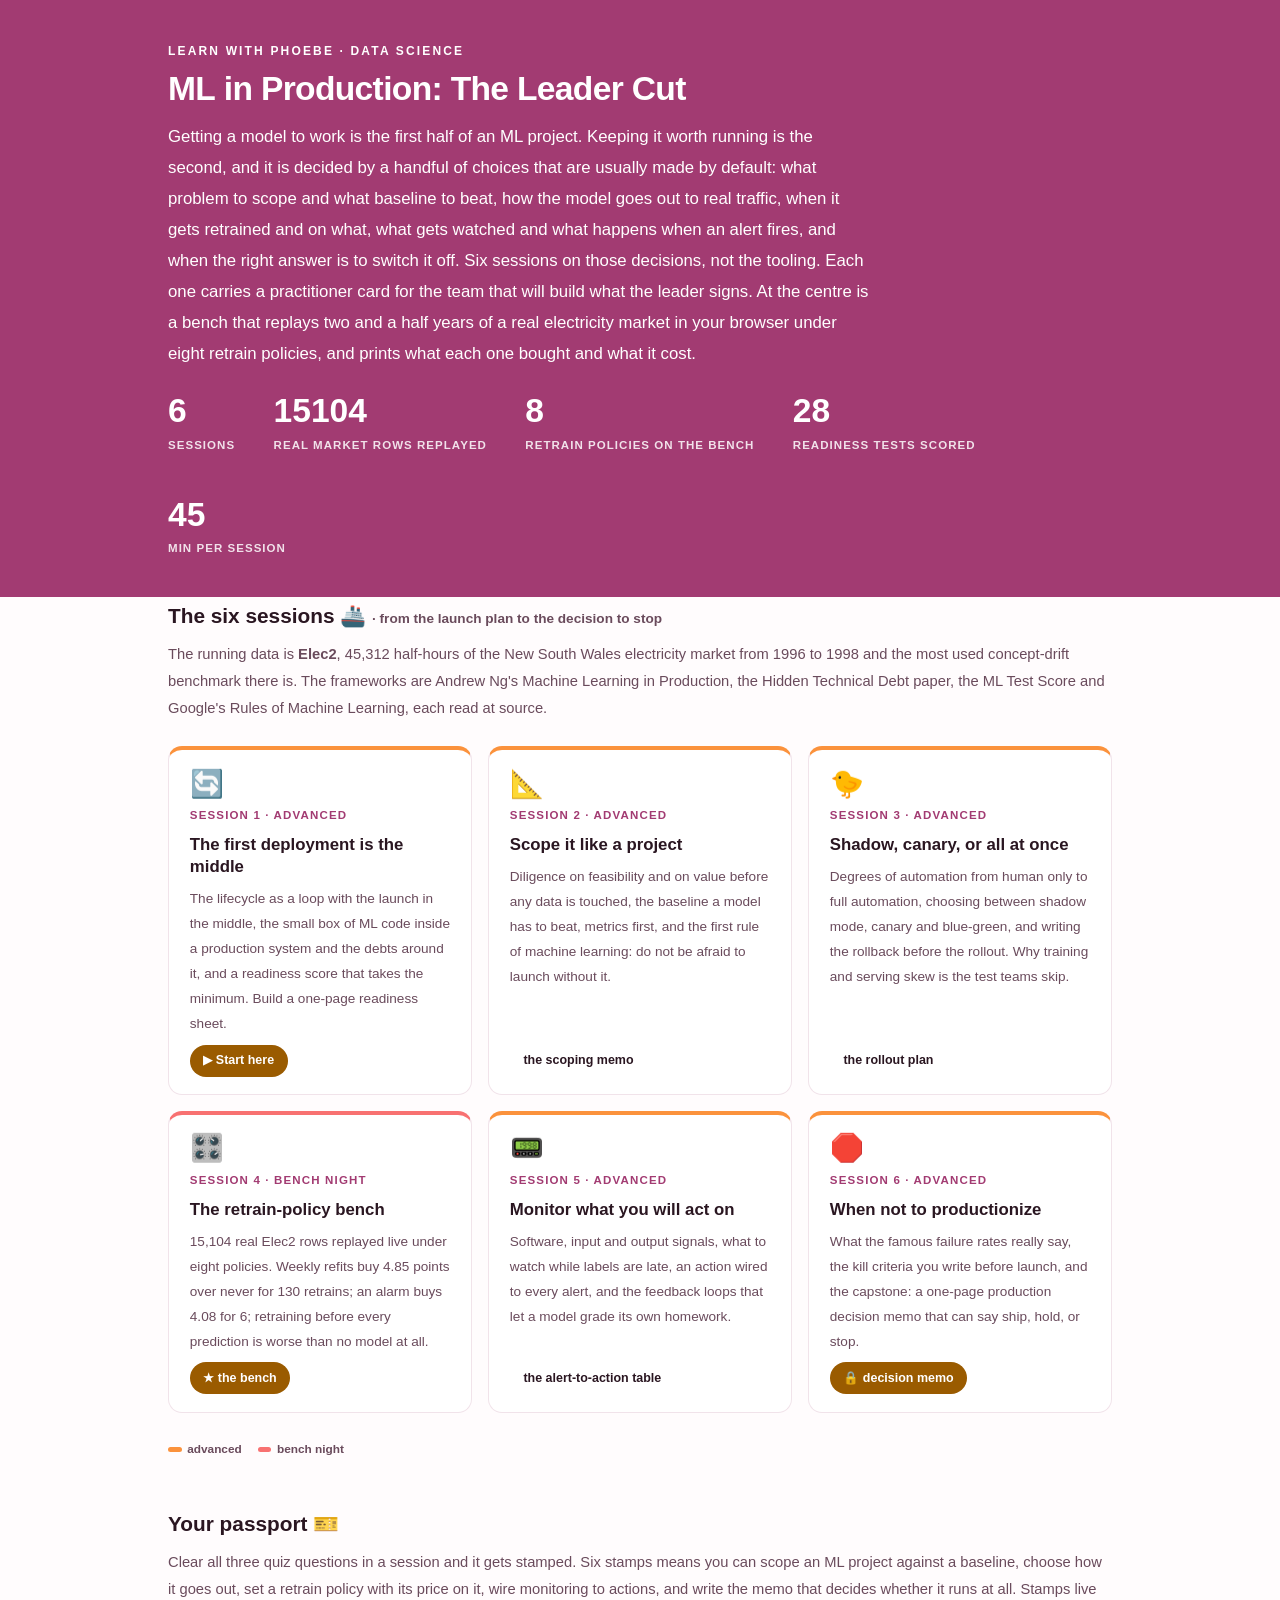
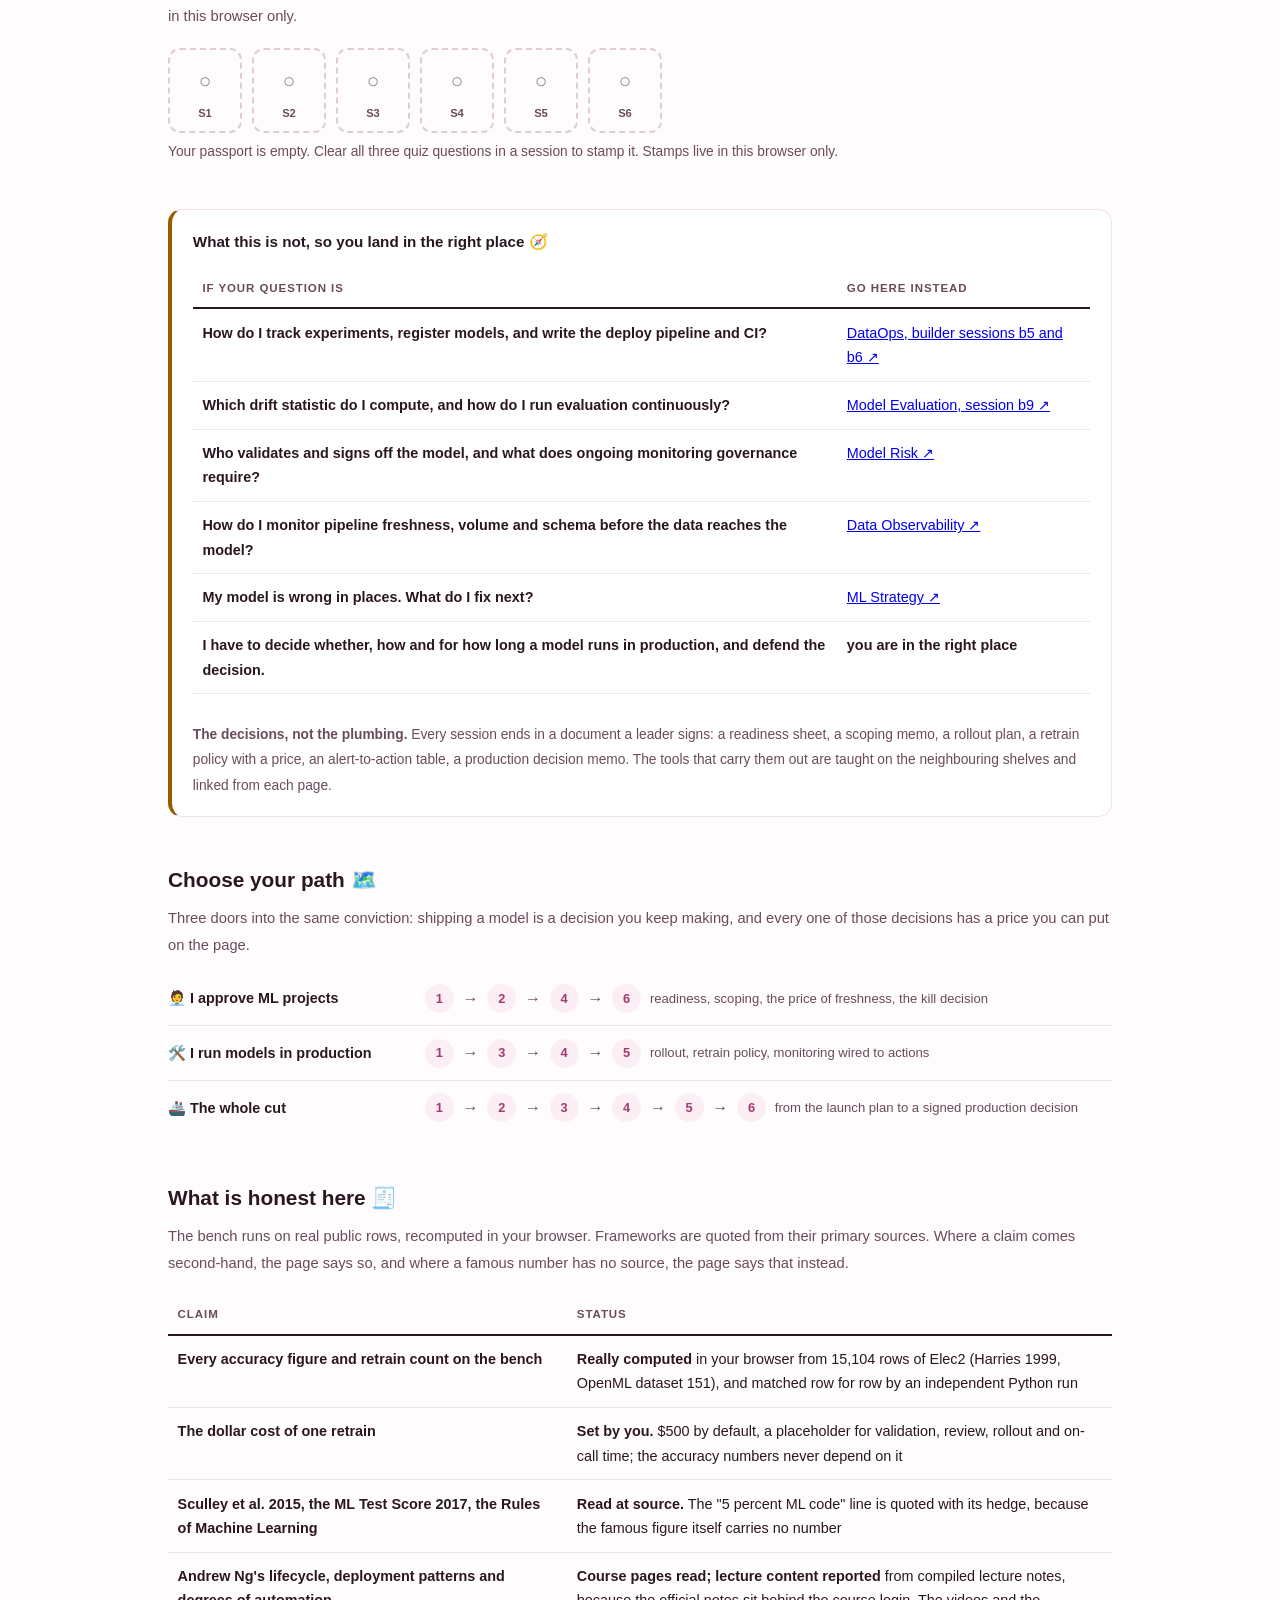
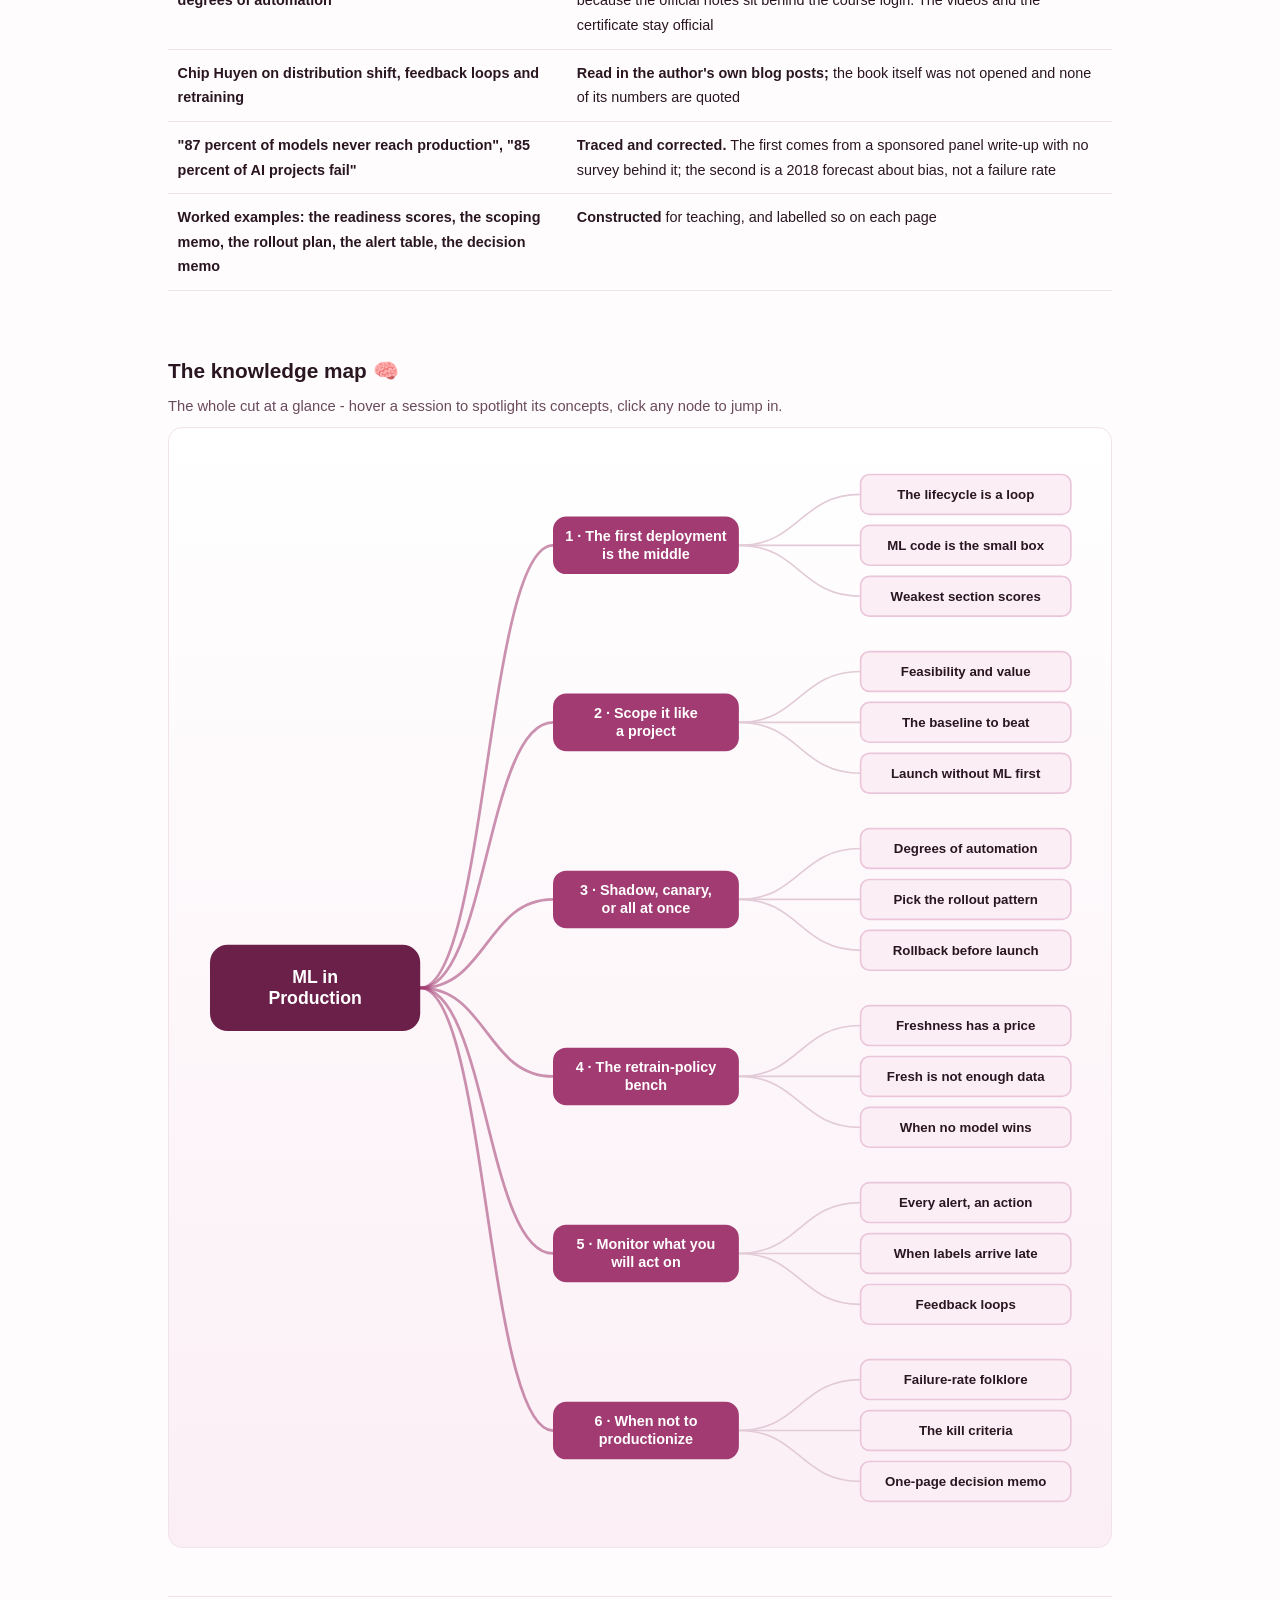
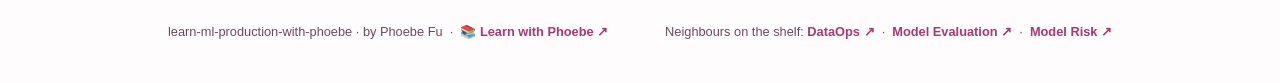
==== commit d36fd5f2: "Lift translucent header text and the empty passport mark to WCAG A full-page contrast probe (every t" ====
--- a/index.html
+++ b/index.html
@@ -19,7 +19,7 @@
 <meta name="twitter:image" content="https://phoebefu6.github.io/learn-ml-production-with-phoebe/assets/og-cover.png">
 <!-- social:end -->
 <title>ML in Production: The Leader Cut</title>
-<link rel="stylesheet" href="assets/style.css?v=3">
+<link rel="stylesheet" href="assets/style.css?v=4">
 <style>
 
   .stats-row { display: flex; gap: 2.4rem; margin-top: 1.5rem; flex-wrap: wrap; }
--- a/assets/style.css
+++ b/assets/style.css
@@ -52,7 +52,7 @@
   font-size: .75rem;
   letter-spacing: .18em;
   text-transform: uppercase;
-  opacity: .85;
+  opacity: 1;
   font-weight: 600;
 }
 .masthead h1 {
@@ -63,7 +63,7 @@
   letter-spacing: -.02em;
 }
 .masthead h1 .accent { color: inherit; }
-.masthead .sub { font-size: 1.05rem; opacity: .92; max-width: 44rem; }
+.masthead .sub { font-size: 1.05rem; opacity: 1; max-width: 44rem; }
 
 .chip-row { display: flex; flex-wrap: wrap; gap: .5rem; margin-top: 1.1rem; }
 .chip {
@@ -562,7 +562,7 @@
   margin-top: 1.1rem;
   flex-wrap: wrap;
 }
-.journey .jlabel { font-size: .7rem; font-weight: 700; text-transform: uppercase; letter-spacing: .09em; opacity: .8; margin-right: .3rem; }
+.journey .jlabel { font-size: .7rem; font-weight: 700; text-transform: uppercase; letter-spacing: .09em; opacity: 1; margin-right: .3rem; }
 .journey a {
   width: 1.7rem; height: 1.7rem;
   border-radius: 999px;
@@ -1160,7 +1160,7 @@
   transition: all .18s ease;
 }
 .pp-stamp:hover { border-color: var(--indigo-soft); }
-.pp-stamp i { font-size: 1.3rem; font-style: normal; opacity: .35; }
+.pp-stamp i { font-size: 1.3rem; font-style: normal; opacity: .7; }
 .pp-stamp b { font: 800 0.7rem Inter, sans-serif; }
 .pp-stamp.got {
   border-style: solid; border-color: var(--indigo);
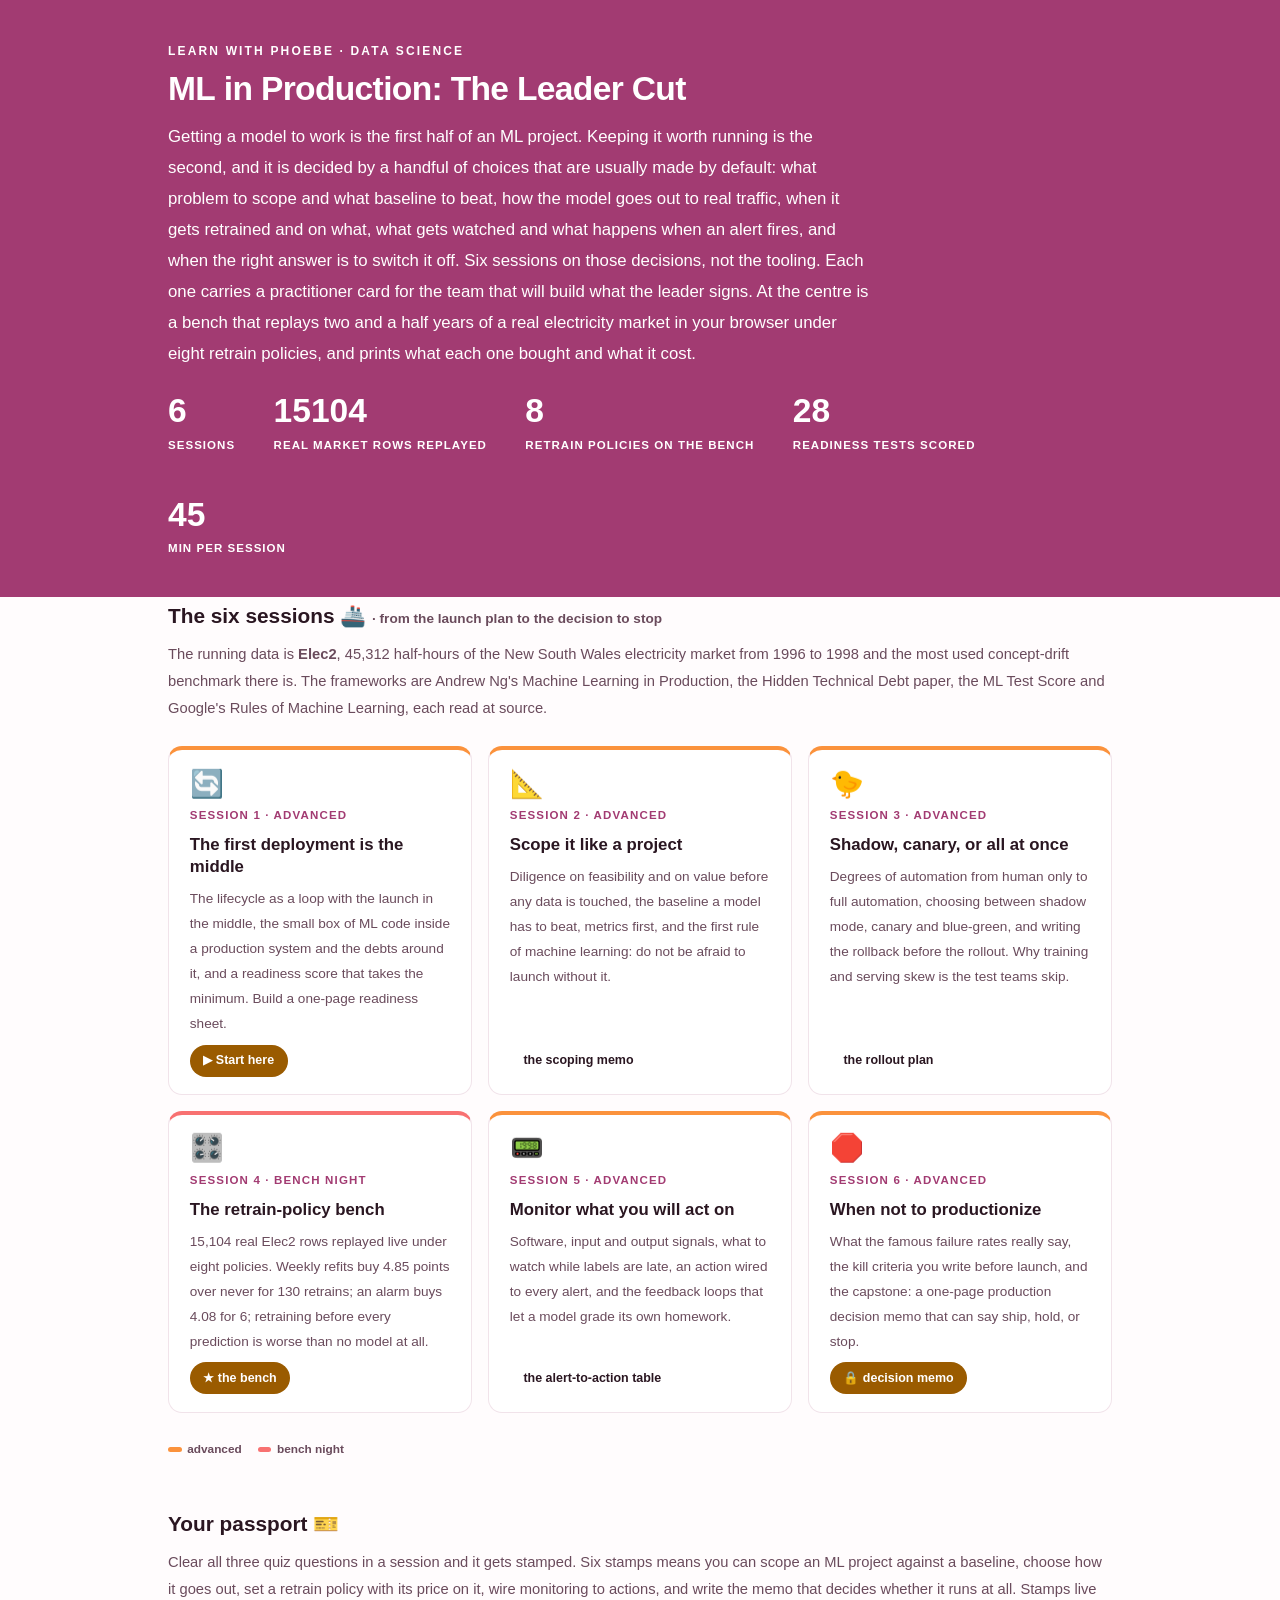
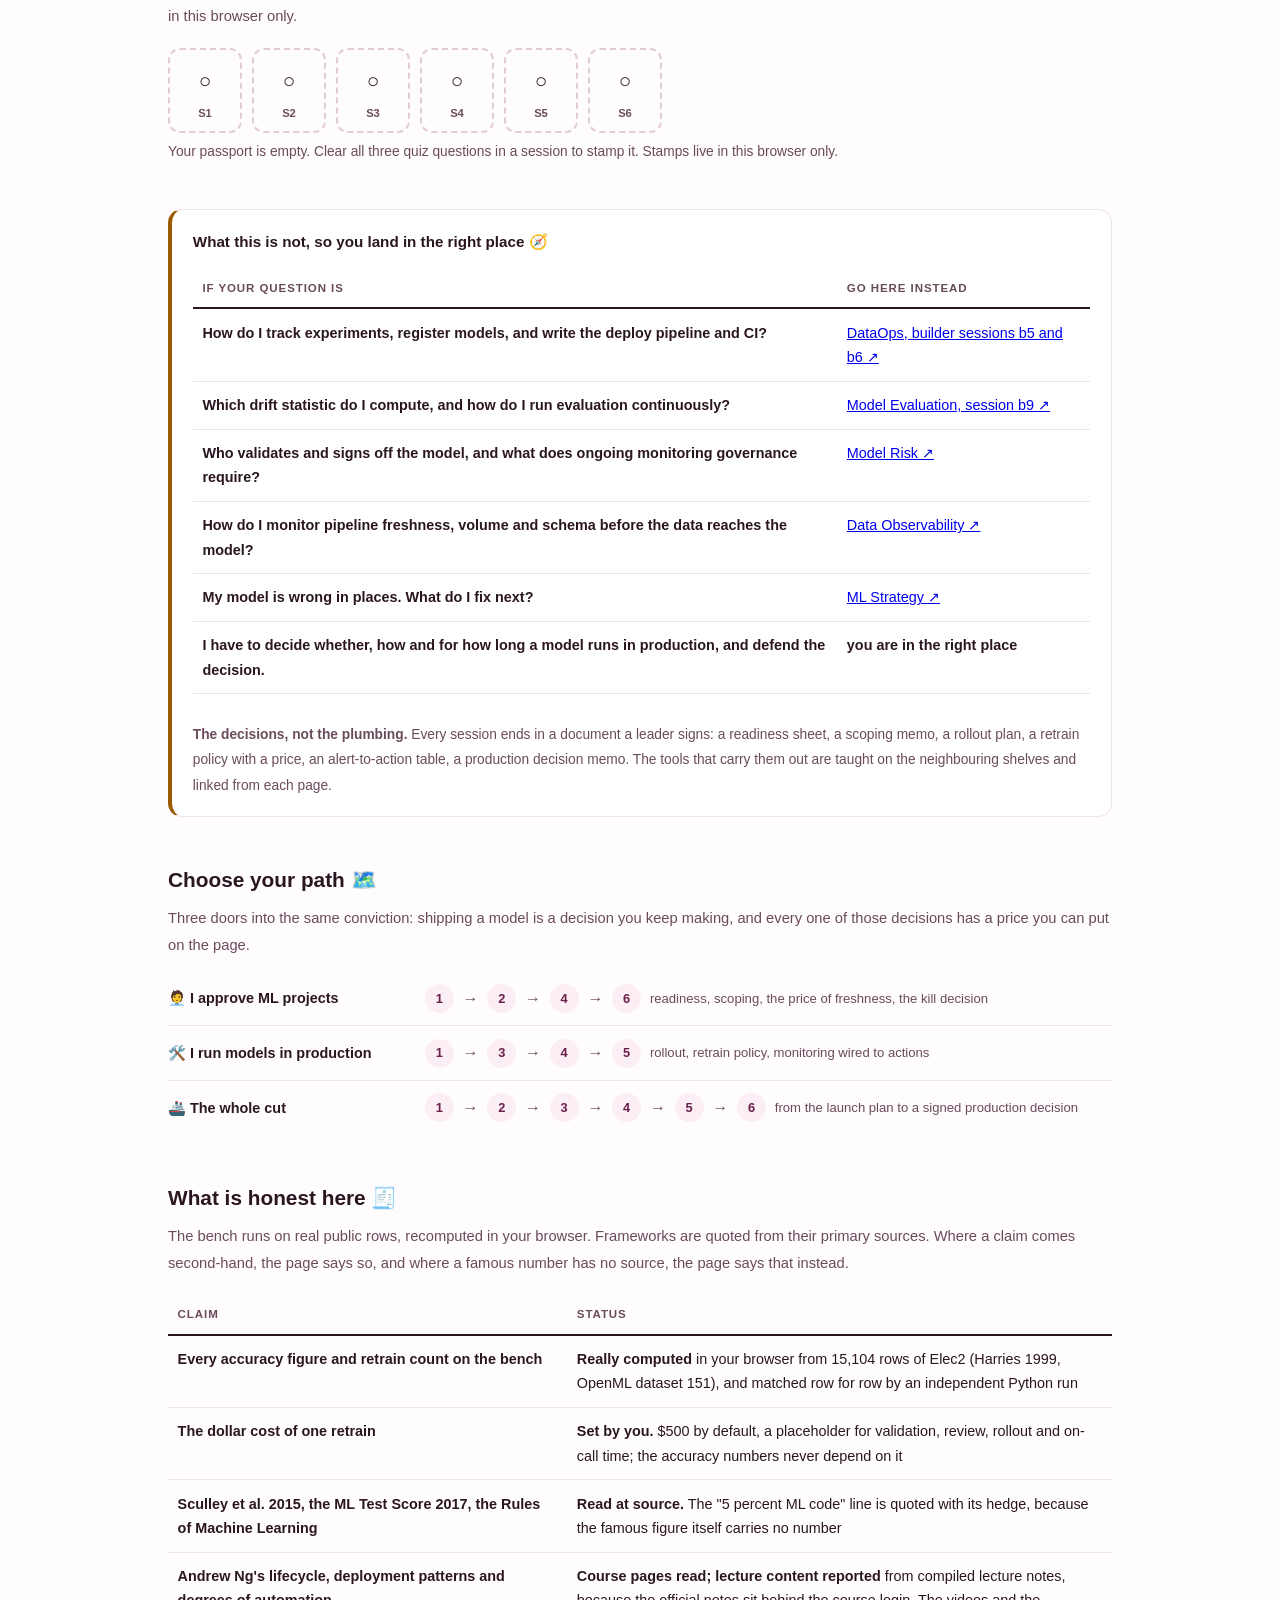
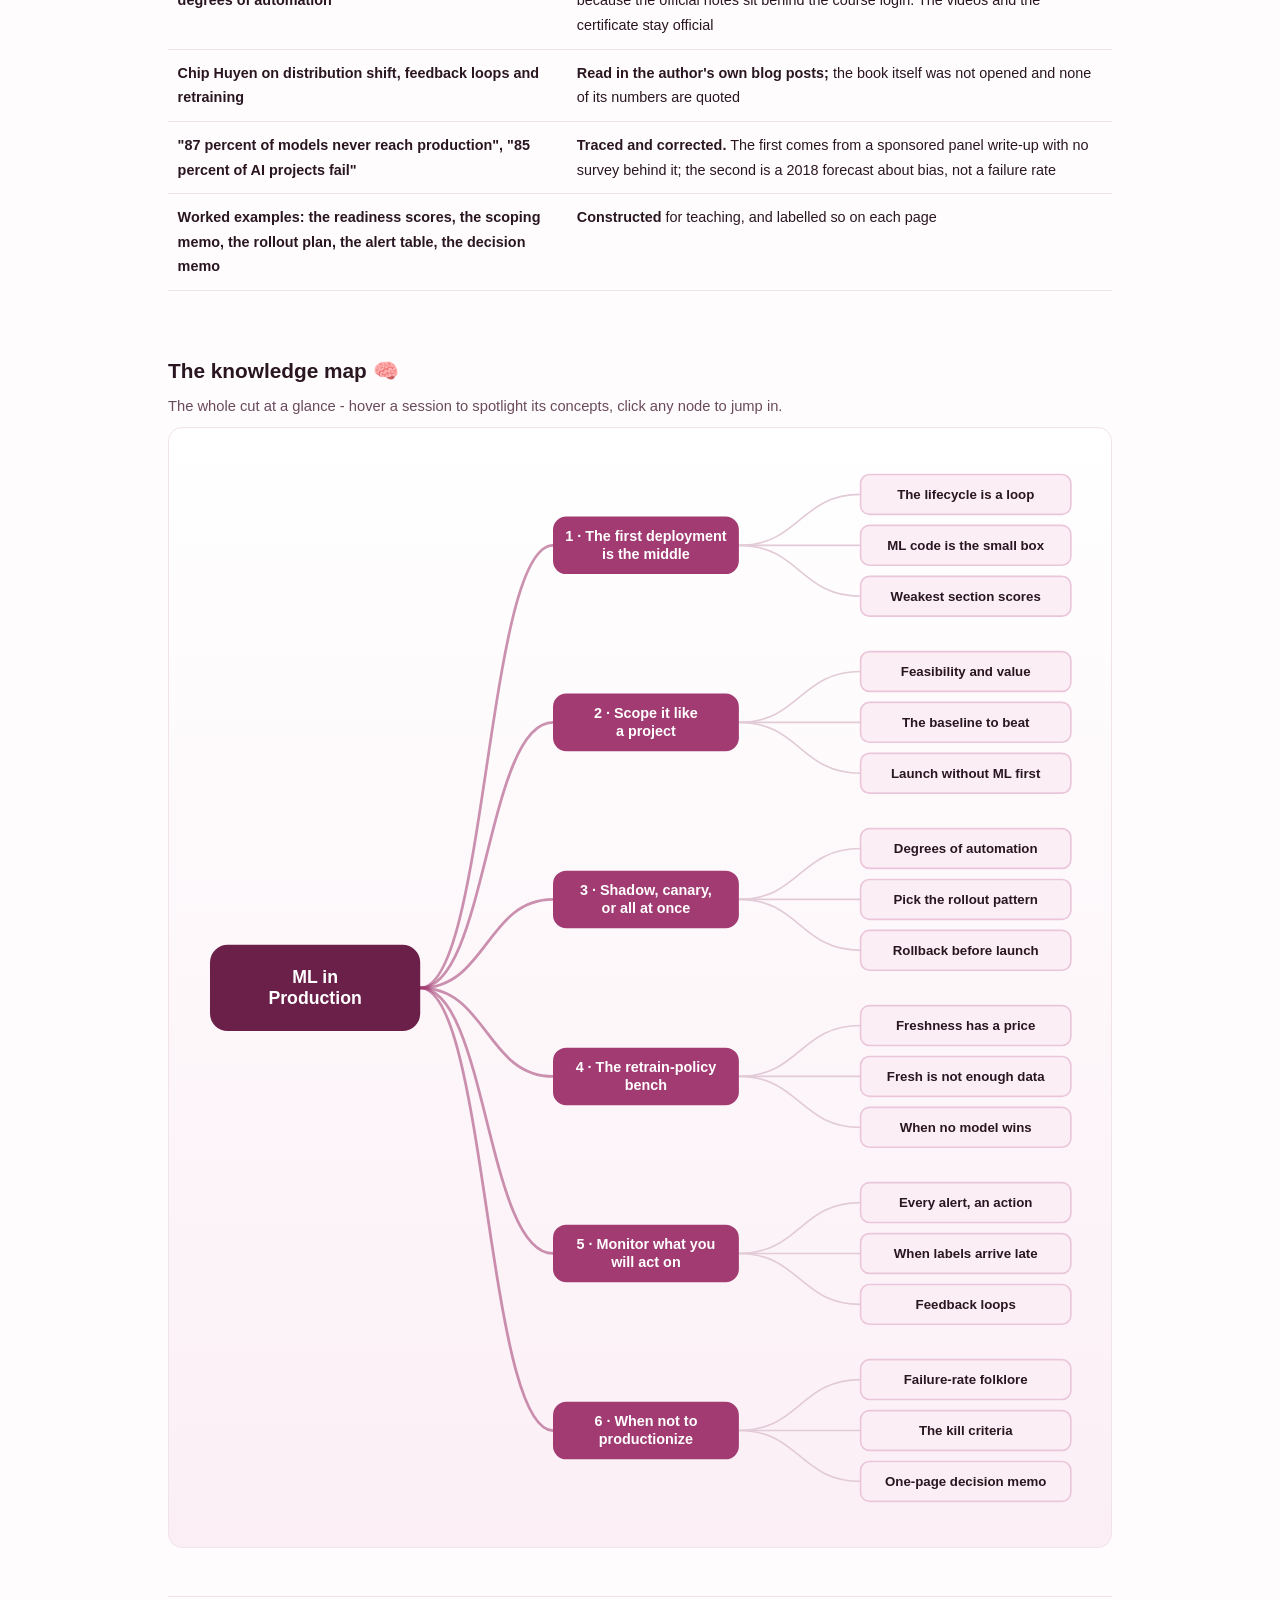
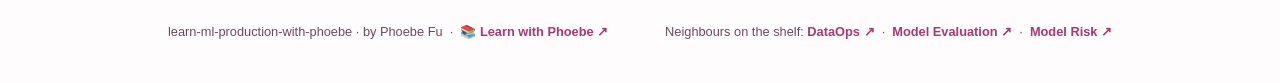
==== commit 1221a0ec: "Light surfaces everywhere: lightbox, cheat panel, code boxes; contrast and phone-width fixes Every d" ====
--- a/index.html
+++ b/index.html
@@ -19,12 +19,12 @@
 <meta name="twitter:image" content="https://phoebefu6.github.io/learn-ml-production-with-phoebe/assets/og-cover.png">
 <!-- social:end -->
 <title>ML in Production: The Leader Cut</title>
-<link rel="stylesheet" href="assets/style.css?v=4">
+<link rel="stylesheet" href="assets/style.css?v=20">
 <style>
 
   .stats-row { display: flex; gap: 2.4rem; margin-top: 1.5rem; flex-wrap: wrap; }
   .stat b { display: block; font-size: 2.1rem; font-weight: 800; line-height: 1.05; font-variant-numeric: tabular-nums; }
-  .stat span { font-size: .72rem; opacity: .85; text-transform: uppercase; letter-spacing: .09em; font-weight: 600; }
+  .stat span { font-size: .72rem; opacity: 1; text-transform: uppercase; letter-spacing: .09em; font-weight: 600; }
 
   .course-grid { display: grid; grid-template-columns: repeat(auto-fit, minmax(17rem, 1fr)); gap: 1rem; margin-top: 1.5rem; }
   .course-card {
@@ -57,7 +57,7 @@
   .path { display: flex; gap: .55rem; align-items: center; padding: .75rem 0; border-bottom: .5px solid var(--hairline); flex-wrap: wrap; }
   .path:last-child { border-bottom: none; }
   .path b { min-width: 15.5rem; font-size: .9rem; }
-  .path .pstep { background: var(--indigo-50); color: var(--indigo); border-radius: 999px; padding: .16rem .68rem; font-weight: 700; font-size: .8rem; text-decoration: none; transition: all .12s ease; }
+  .path .pstep { background: var(--indigo-50); color: var(--indigo-deep); border-radius: 999px; padding: .16rem .68rem; font-weight: 700; font-size: .8rem; text-decoration: none; transition: all .12s ease; }
   .path .pstep:hover { background: var(--indigo); color: #fff; }
   .path .parr { color: var(--muted); font-weight: 700; }
 
@@ -360,6 +360,6 @@
 };
 </script>
 <script src="assets/mindmap.js?v=1"></script>
-<script src="assets/app.js?v=2"></script>
+<script src="assets/app.js?v=20"></script>
 </body>
 </html>
--- a/assets/style.css
+++ b/assets/style.css
@@ -19,8 +19,8 @@
   --amber-ink: #6E4000;
   --amber-50: #FDF1DE;
   --paper: #FFFCFD;
-  --code-bg: #2B1522;
-  --code-ink: #F1E3EA;
+  --code-bg: #FBEFF5;
+  --code-ink: #2A1621;
   --scrim-rgb: 42,22,33;
   --shadow-rgb: 162,59,114;
   --radius: 14px;
@@ -241,7 +241,7 @@
 .pill.light { background: var(--indigo-50); color: var(--indigo); }
 .pill.inkpill { background: var(--ink); color: #fff; }
 .pill.amber, .pill.peach { background: var(--amber); color: #FFFFFF; }
-.pill.bare { color: var(--faint); }
+.pill.bare { color: var(--muted); }
 
 /* ---------- 4D grid ---------- */
 .grid-2 { display: grid; grid-template-columns: repeat(auto-fit, minmax(15rem, 1fr)); gap: .8rem; margin: .5rem 0 1rem; }
@@ -270,10 +270,11 @@
 table.clean td:first-child { font-weight: 600; }
 
 /* ---------- prompt boxes ---------- */
-.prompt-box {
+.prompt-box{
   position: relative;
-  background: var(--code-bg);
-  color: var(--code-ink);
+  background: #FBEFF5;
+  border: 1px solid #F1E3EA;
+  color: #2A1621;
   border-radius: var(--radius);
   padding: 1.1rem 1.2rem;
   margin: 1rem 0 1.2rem;
@@ -283,12 +284,12 @@
   white-space: pre-wrap;
   word-break: break-word;
 }
-.prompt-box .label {
+.prompt-box .label{
   position: absolute;
   top: -0.7rem;
   left: 1rem;
-  background: var(--indigo);
-  color: #fff;
+  background: #A23B72;
+  color: #FFFFFF;
   font-family: "Inter", -apple-system, sans-serif;
   font-size: .68rem;
   font-weight: 700;
@@ -299,13 +300,13 @@
 }
 .prompt-box.bad .label { background: var(--faint); color: var(--ink); }
 .prompt-box.good .label { background: var(--amber); color: #FFFFFF; }
-.copy-btn {
+.copy-btn{
   position: absolute;
   top: .7rem;
   right: .7rem;
-  background: rgba(255,255,255,.1);
-  border: 1px solid rgba(255,255,255,.25);
-  color: #fff;
+  background: #FFFFFF;
+  border: 1px solid #F1E3EA;
+  color: #2A1621;
   border-radius: 999px;
   padding: .25rem .8rem;
   font-size: .72rem;
@@ -314,7 +315,7 @@
   font-family: "Inter", -apple-system, sans-serif;
   transition: background .15s ease;
 }
-.copy-btn:hover { background: rgba(255,255,255,.22); }
+.copy-btn:hover { background: #F1E3EA; }
 .copy-btn.copied { background: var(--amber); border-color: var(--amber); color: #FFFFFF; }
 
 /* ---------- demo steps ---------- */
@@ -409,7 +410,7 @@
   gap: .4rem;
 }
 
-.lightbox {
+.lightbox{
   position: fixed;
   inset: 0;
   z-index: 100;
@@ -421,8 +422,10 @@
   cursor: zoom-out;
 }
 .lightbox.open { display: flex; }
-.lightbox .inner {
+.lightbox .inner{
   background: #fff;
+  border: 1px solid #F1E3EA;
+  box-shadow: 0 10px 40px rgba(42,22,33,.14);
   border-radius: var(--radius);
   padding: 2rem;
   max-width: 94vw;
@@ -430,13 +433,12 @@
   overflow: auto;
 }
 .lightbox .inner svg, .lightbox .inner img { width: min(88vw, 70rem); height: auto; }
-.lightbox .close-hint {
+.lightbox .close-hint{
   position: fixed;
   top: 1rem; right: 1.4rem;
-  color: #fff;
+  color: #2A1621;
   font-size: .8rem;
   font-weight: 600;
-  opacity: .8;
 }
 
 /* ---------- courses covered ---------- */
@@ -455,19 +457,20 @@
 .covered-row .note { margin-left: auto; color: var(--muted); font-size: .78rem; text-align: right; }
 
 /* ---------- cheat sheet footer ---------- */
-.cheat {
-  background: var(--ink);
-  color: #fff;
+.cheat{
+  background: #FBEFF5;
+  border: 1px solid #F1E3EA;
+  color: #2A1621;
   border-radius: var(--radius);
   padding: 1.6rem 1.6rem 1.3rem;
   margin-top: 3rem;
 }
 .cheat h3 { font-size: 1.1rem; margin-bottom: 1rem; }
-.cheat h3 span { color: var(--indigo-soft); }
+.cheat h3 span { color: #A23B72; }
 .cheat .grid-2 { gap: 1rem; }
 .cheat .cheat-item { border-left: 3px solid var(--indigo-mid); padding-left: .8rem; }
-.cheat .cheat-item b { display: block; font-size: .85rem; color: var(--indigo-soft); }
-.cheat .cheat-item span { font-size: .82rem; opacity: .85; }
+.cheat .cheat-item b { display: block; font-size: .85rem; color: #6B2049; }
+.cheat .cheat-item span { font-size: .82rem; color: #6A4B5C; }
 
 footer.pagefoot {
   border-top: 1px solid var(--hairline);
@@ -1160,7 +1163,7 @@
   transition: all .18s ease;
 }
 .pp-stamp:hover { border-color: var(--indigo-soft); }
-.pp-stamp i { font-size: 1.3rem; font-style: normal; opacity: .7; }
+.pp-stamp i { font-size: 1.3rem; font-style: normal; opacity: 1; }
 .pp-stamp b { font: 800 0.7rem Inter, sans-serif; }
 .pp-stamp.got {
   border-style: solid; border-color: var(--indigo);
@@ -1309,3 +1312,28 @@
 .wyb p, .wyb li { font-size: .92rem; }
 .wyb ul { margin: .3rem 0 0 1.2rem; }
 #rtp-bench .mb-preset { align-content: start; }
+
+/* layout-patch-3: phone-width overflow (2026-10-10) */
+.sql-bar { flex-wrap: wrap; }
+@media (max-width: 480px) {
+  .covered-row { flex-wrap: wrap; }
+  .covered-row .note { margin-left: 0; text-align: left; flex-basis: 100%; }
+  details.card summary { flex-wrap: wrap; }
+  details.card summary .mini { white-space: normal; }
+  .wk, .sqlbox, .prompt-box, pre { max-width: 100%; overflow-x: auto; }
+  .mono, code, strong, .note { overflow-wrap: anywhere; }
+  select, input[type=range], label { max-width: 100%; }
+  canvas, svg, img { max-width: 100%; height: auto; }
+  .tree-kids, .tree-node-wrap, .tree-node, .rb-night, .al-row, .gd-field, .tl-row, .sl-row { max-width: 100%; overflow-x: auto; }
+  .tl-cols, .sl-cols, .bb-cols, .ev-cols, [class$="-cols"] { grid-template-columns: 1fr !important; display: grid; }
+  .tl-cols > *, .sl-cols > *, [class$="-cols"] > * { min-width: 0; max-width: 100%; }
+  .mono { white-space: normal; }
+  .er-w, .bb-lab, .tl-lev, .sl-lev { max-width: 100%; white-space: normal; }
+}
+/* contrast-patch-2b */
+.cheat a { color: var(--indigo-deep, var(--ink)); }
+.chip.audience { background: transparent; border-color: rgba(255,255,255,.55); }
+.masthead a, .masthead .sub a { color: #fff; text-decoration: underline; text-underline-offset: 2px; }
+.prompt-box b, .prompt-box strong { color: var(--indigo-deep, var(--ink)); }
+.prompt-box span, .prompt-box em, .prompt-box i { color: inherit; }
+.pp-stamp i { color: var(--ink); }
